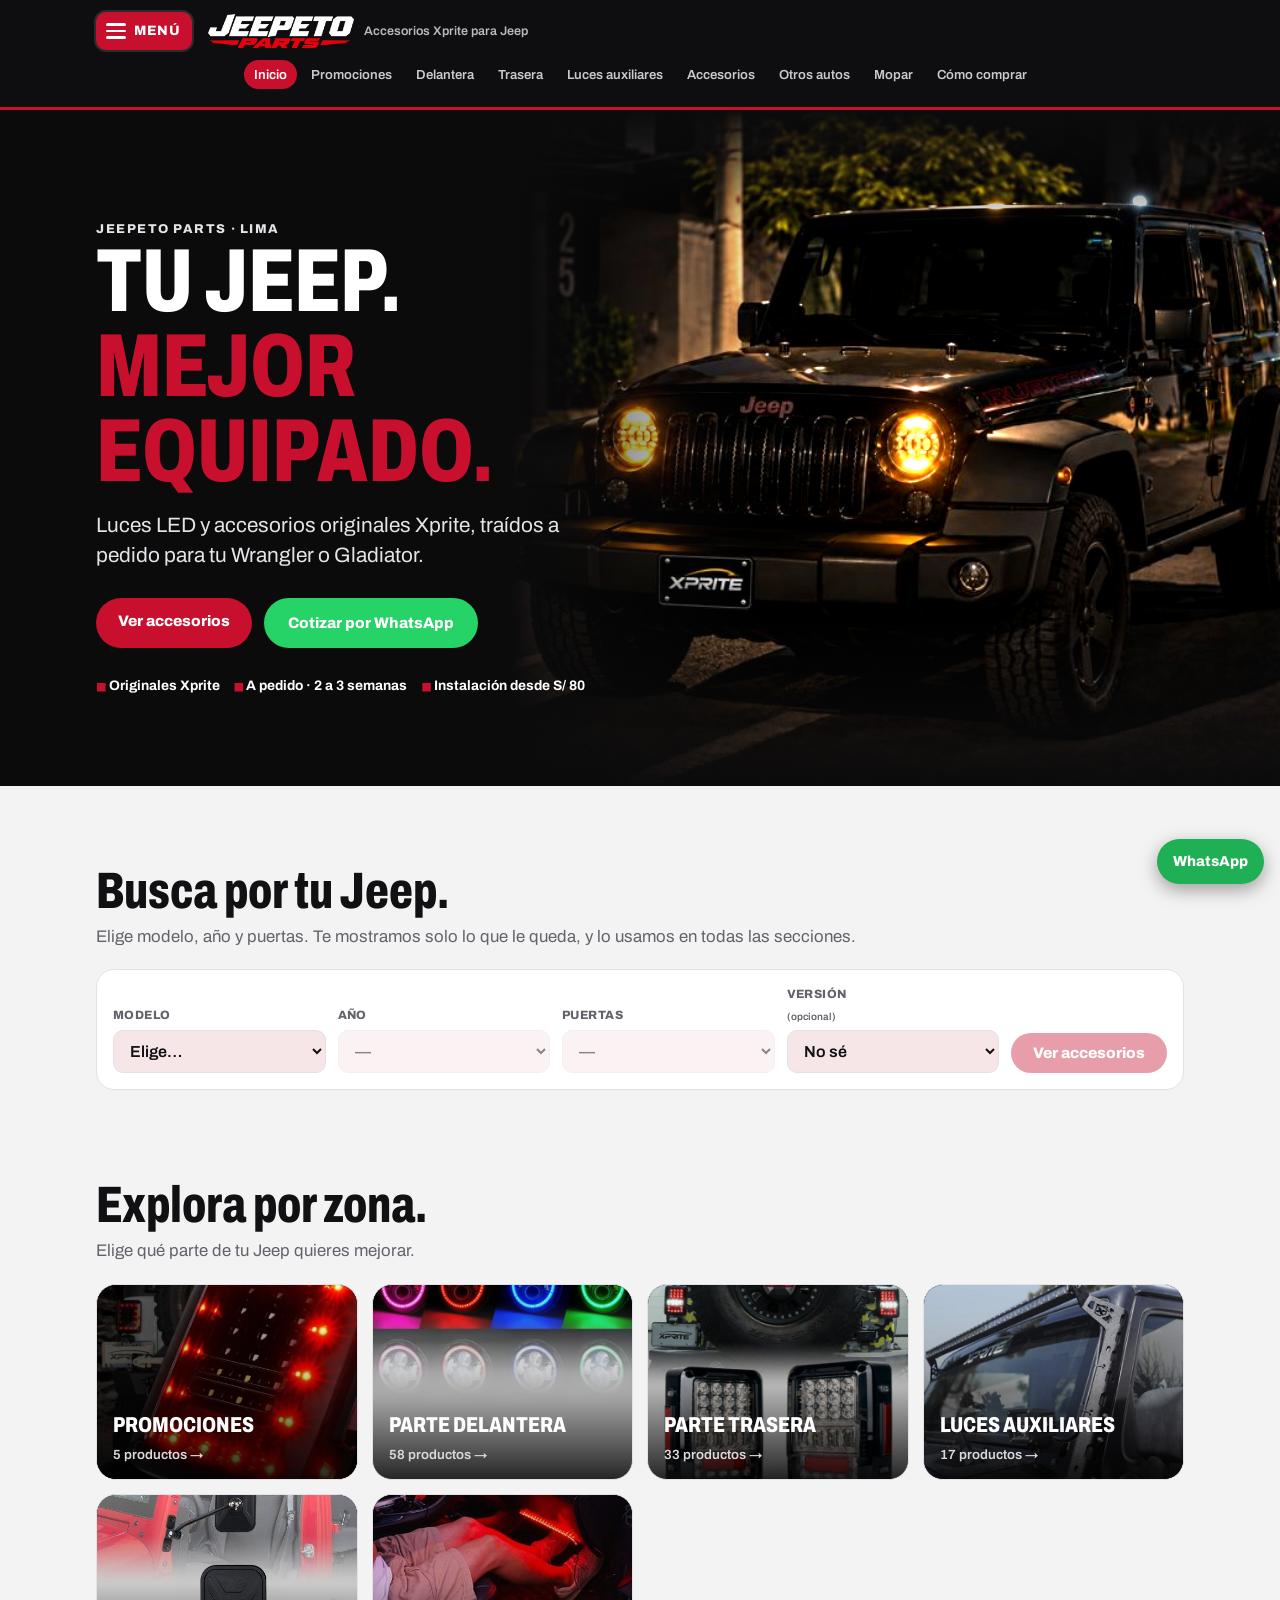
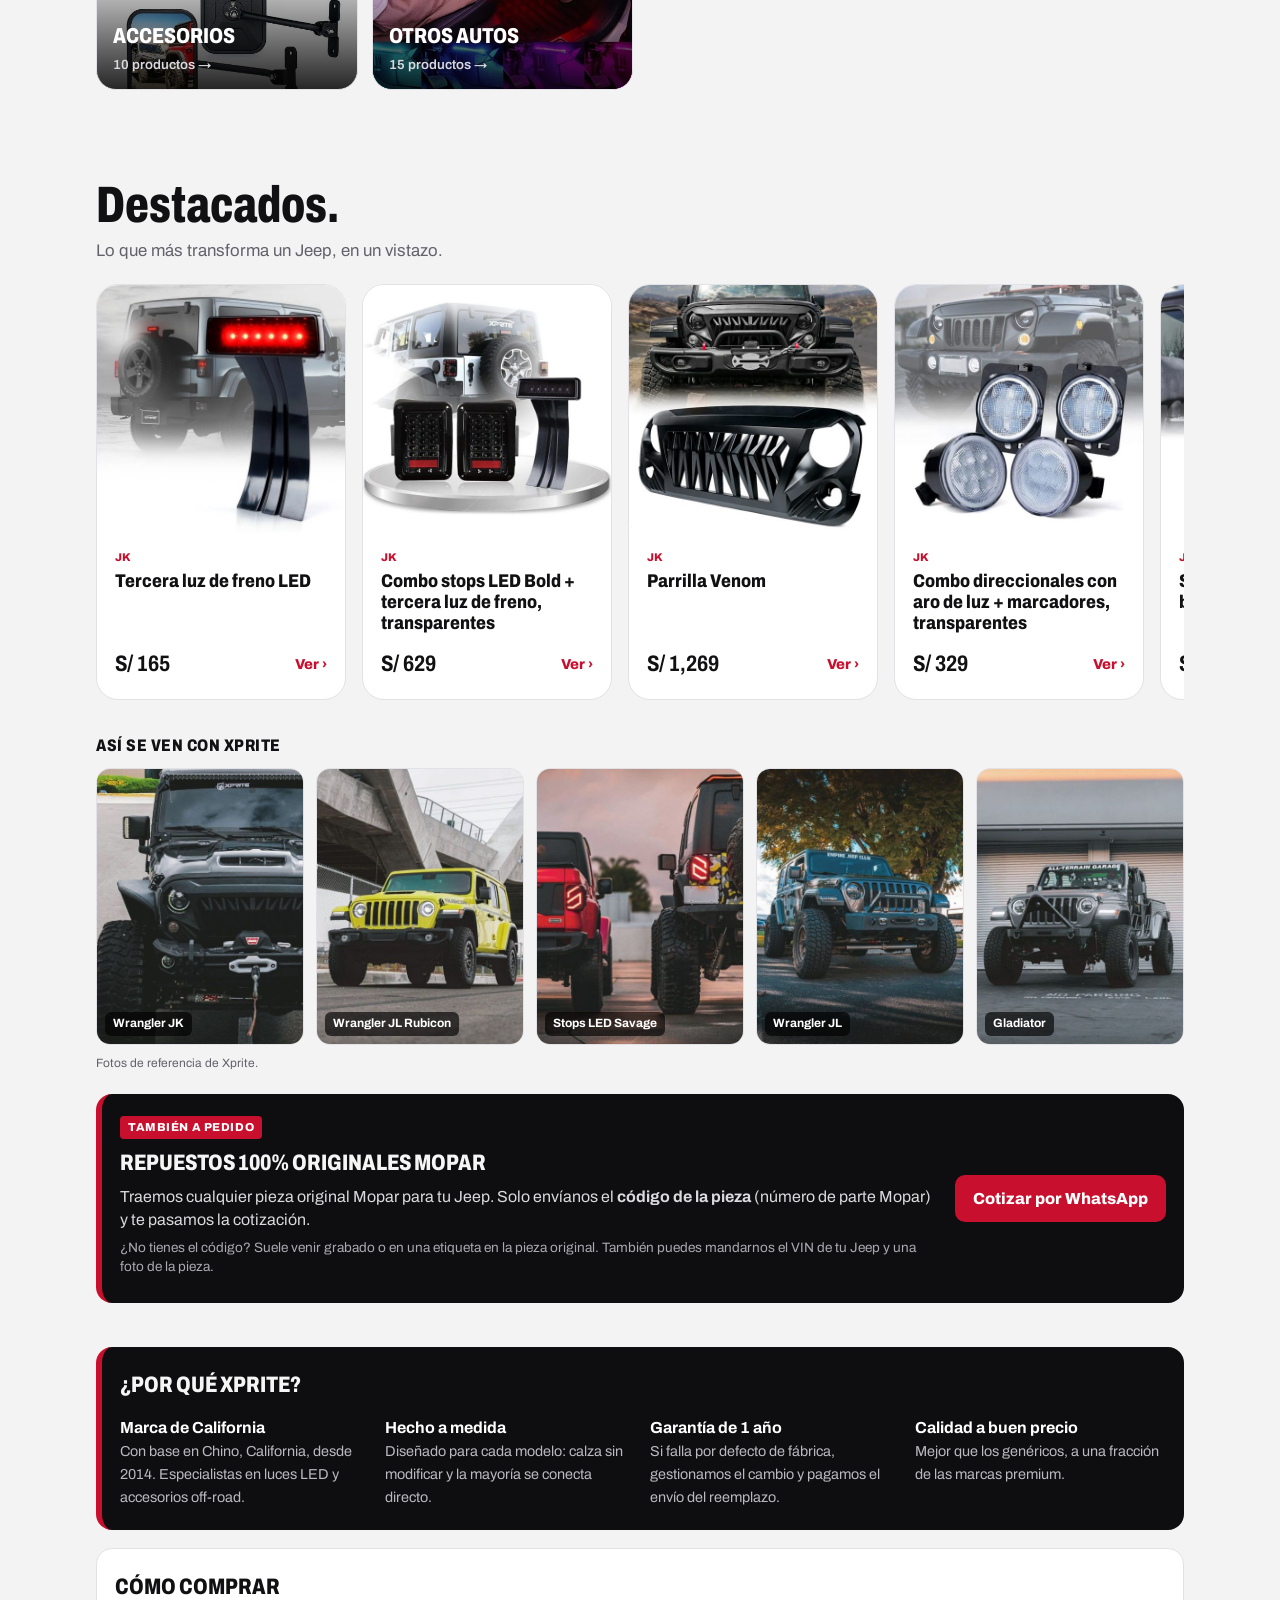
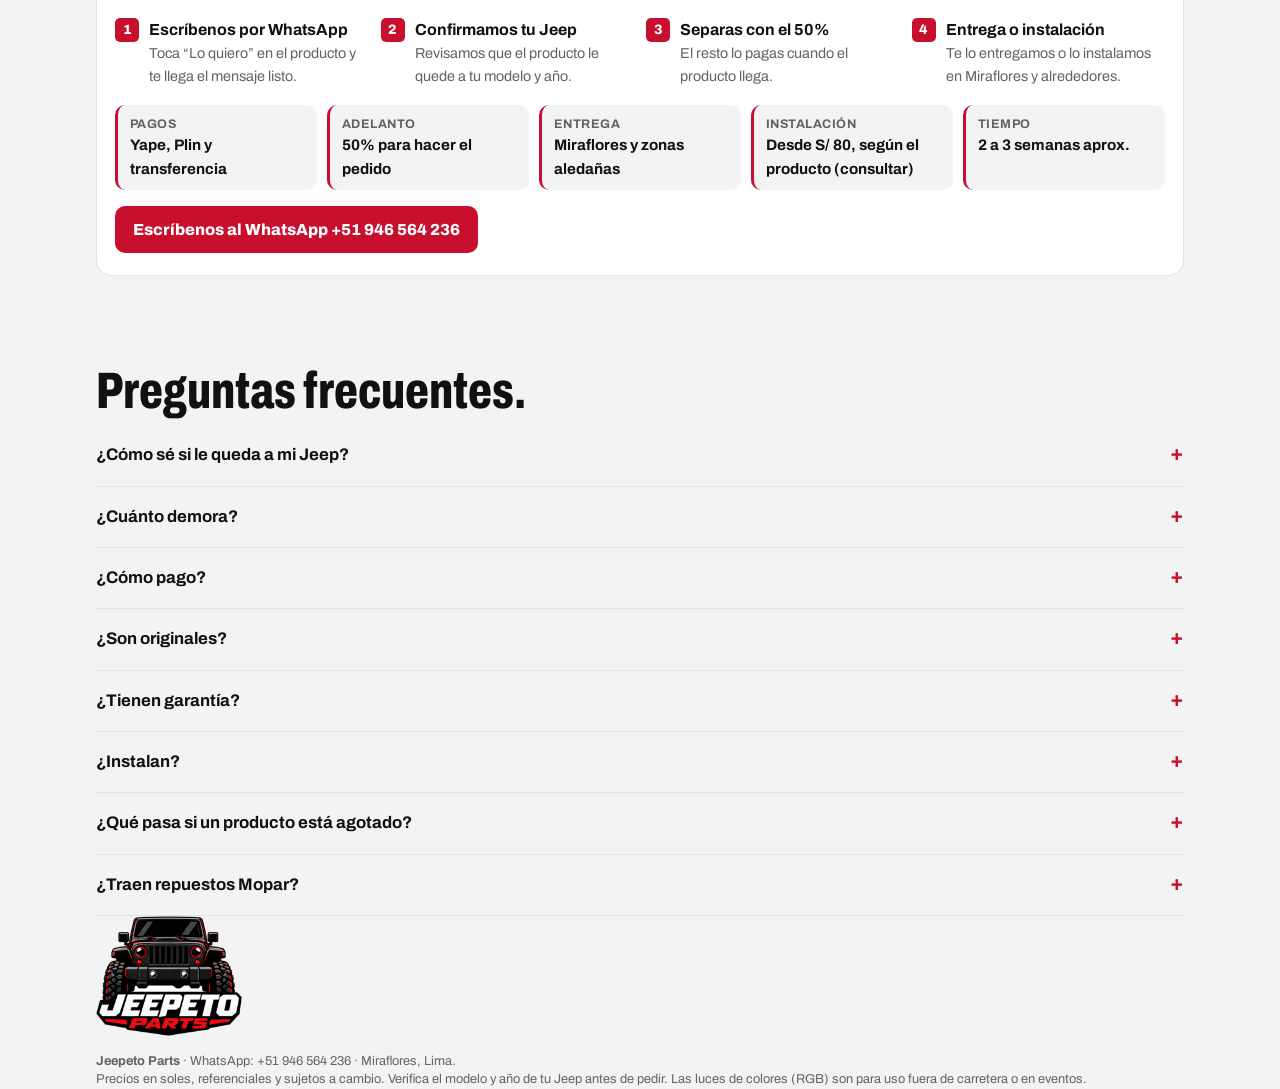
==== index.html @ 6207cd69 "Garantía: respondemos por defectos de fábrica aunque el fabricante rechace el reclamo" ====
<!DOCTYPE html>
<html lang="es">
<head>
<meta charset="utf-8">
<meta name="viewport" content="width=device-width, initial-scale=1, viewport-fit=cover">
<title>Jeepeto Parts · Accesorios Xprite para Jeep</title>
<meta name="description" content="Accesorios Xprite originales y repuestos Mopar para Jeep Wrangler JK, JL y Gladiator. A pedido, precios en soles. Lima.">
<meta property="og:type" content="website">
<meta property="og:title" content="Jeepeto Parts · Accesorios Xprite y repuestos Mopar para Jeep">
<meta property="og:description" content="Luces LED, máscaras y accesorios originales para tu Jeep. A pedido, precios en soles. Lima · WhatsApp +51 946 564 236.">
<meta property="og:url" content="https://soportejbm.github.io/JeepetoParts/">
<meta property="og:image" content="https://soportejbm.github.io/JeepetoParts/img/og.jpg">
<meta property="og:image:width" content="1200">
<meta property="og:image:height" content="630">
<meta property="og:locale" content="es_PE">
<meta name="twitter:card" content="summary_large_image">
<link rel="icon" type="image/png" href="img/favicon.png">
<link rel="preconnect" href="https://fonts.googleapis.com">
<link rel="preconnect" href="https://fonts.gstatic.com" crossorigin>
<link href="https://fonts.googleapis.com/css2?family=Archivo:wdth,wght@62..125,400..800&display=swap" rel="stylesheet">
<link rel="stylesheet" href="css/styles.css?v=202611140700">
</head>
<body data-mode="files" data-page="inicio">
<header class="top">
  <div class="brand"><button class="menu-btn" id="menuBtn" aria-label="Abrir menú" aria-expanded="false" aria-controls="drawer"><span class="bars"><span></span><span></span><span></span></span>Menú</button><img class="logo" src="img/wordmark.png" alt="Jeepeto Parts" width="150" height="35"><b class="sr">Jeepeto Parts</b><small class="sub">Accesorios Xprite para Jeep</small></div>
  <nav class="subnav" aria-label="Páginas">
    <a data-page-link="inicio">Inicio</a><a data-page-link="promociones">Promociones</a><a data-page-link="delantera">Delantera</a><a data-page-link="trasera">Trasera</a><a data-page-link="auxiliares">Luces auxiliares</a><a data-page-link="accesorios">Accesorios</a><a data-page-link="otros">Otros autos</a><a data-page-link="inicio" data-anchor="mopar">Mopar</a><a data-page-link="inicio" data-anchor="comprar">Cómo comprar</a>
  </nav>
</header>
<div class="overlay" id="overlay" hidden></div>
<nav class="drawer" id="drawer" aria-label="Menú de categorías" aria-hidden="true">
  <div class="drawer-head"><img class="logo" src="img/wordmark.png" alt="Jeepeto Parts" width="150" height="35"><button class="drawer-close" id="drawerClose" aria-label="Cerrar menú">✕</button></div>
  <div id="drawerList"></div>
  <div class="drawer-group">Información</div>
  <a class="drawer-link" data-page-link="inicio" data-anchor="mopar">Repuestos Mopar a pedido</a>
  <a class="drawer-link" data-page-link="inicio" data-anchor="xprite">¿Por qué Xprite?</a>
  <a class="drawer-link" data-page-link="inicio" data-anchor="comprar">Cómo comprar</a>
  <a class="drawer-link wa-link" href="https://wa.me/51946564236" target="_blank" rel="noopener">Escríbenos por WhatsApp</a>
</nav>


<main class="wrap">
  <section class="hero home-only">
  <div class="hero-txt">
    <p class="eyebrow">Jeepeto Parts · Lima</p>
    <h1>Tu Jeep.<br><span>Mejor equipado.</span></h1>
    <p class="hero-sub">Luces LED y accesorios originales Xprite, traídos a pedido para tu Wrangler o Gladiator.</p>
    <div class="hero-cta"><a class="btn-main" href="#zonas" data-go="zonas">Ver accesorios</a><a class="btn-ghost btn-wa" href="https://wa.me/51946564236?text=Hola%20Jeepeto%20Parts%2C%20quiero%20cotizar%20un%20accesorio%20para%20mi%20Jeep" target="_blank" rel="noopener">Cotizar por WhatsApp</a></div>
    <ul class="facts"><li>Originales Xprite</li><li>A pedido · 2 a 3 semanas</li><li>Instalación desde S/ 80</li></ul>
  </div>
  <div class="hero-img hero-own"><img src="img/jeepeto-hero.jpg" srcset="img/jeepeto-hero-m.jpg 820w, img/jeepeto-hero.jpg 1536w" sizes="(max-width:640px) 100vw, 60vw" fetchpriority="high" alt="Jeepeto, Jeep Wrangler Rubicon de noche con los faros encendidos"></div>
</section>

  <section class="page-head cat-only">
    <div class="hero-img"><img src="img/lifehero.jpg" alt="" loading="lazy"></div>
    <div class="ph-txt">
      <p class="eyebrow">Jeepeto Parts · Lima</p>
      <h1 id="pageTitle"></h1>
      <p class="lead" id="pageSub"></p>
    </div>
  </section>

  <section class="finder home-only" id="mijeep">
    <h2 class="big">Busca por tu Jeep.</h2>
    <p class="lead">Elige modelo, año y puertas. Te mostramos solo lo que le queda, y lo usamos en todas las secciones.</p>
    <div class="fd-form">
      <label>Modelo<select id="fdModel"><option value="">Elige…</option><option value="jk">Wrangler JK (2007-2018)</option><option value="jl">Wrangler JL (2018 en adelante)</option><option value="jt">Gladiator JT (2020 en adelante)</option><option value="otro">Otro (CJ, YJ, TJ…)</option></select></label>
      <label>Año<select id="fdYear" disabled><option value="">—</option></select></label>
      <label>Puertas<select id="fdDoors" disabled><option value="">—</option><option value="2">2 puertas</option><option value="4">4 puertas (Unlimited)</option></select></label>
      <label>Versión <small>(opcional)</small><select id="fdVer"><option value="">No sé</option><option>Sport</option><option>Sahara</option><option>Rubicon</option><option>Otra</option></select></label>
      <button class="btn-main" id="fdGo" disabled>Ver accesorios</button>
    </div>
    <div id="fdOut" aria-live="polite"></div>
  </section>

  <section class="zones home-only" id="zonas">
    <h2 class="big">Explora por zona.</h2>
    <p class="lead">Elige qué parte de tu Jeep quieres mejorar.</p>
    <div class="zone-grid" id="zoneGrid"></div>
  </section>

  <section class="feat home-only" id="destacados">
    <h2 class="big">Destacados.</h2>
    <p class="lead">Lo que más transforma un Jeep, en un vistazo.</p>
    <div class="feat-row" id="featRow"></div>
  </section>

  <section class="gal home-only" aria-label="Jeeps equipados con Xprite">
    <h3>Así se ven con Xprite</h3>
    <div class="gal-row">
      <figure data-code="ZS-0128K-JK" tabindex="0" role="button"><img src="img/life9.jpg" alt="Wrangler JK" loading="lazy"><figcaption>Wrangler JK</figcaption></figure>
      <figure data-code="JL-FL-JL-G1" tabindex="0" role="button"><img src="img/life5.jpg" alt="Wrangler JL Rubicon" loading="lazy"><figcaption>Wrangler JL Rubicon</figcaption></figure>
      <figure data-code="XP-JL-TL-JK-G12-CLR" tabindex="0" role="button"><img src="img/life4.jpg" alt="Stops LED Savage" loading="lazy"><figcaption>Stops LED Savage</figcaption></figure>
      <figure data-code="TS-JL-SMK-G1" tabindex="0" role="button"><img src="img/life6.jpg" alt="Wrangler JL" loading="lazy"><figcaption>Wrangler JL</figcaption></figure>
      <figure data-code="HL-JL-R9IN-G5" tabindex="0" role="button"><img src="img/life3.jpg" alt="Gladiator" loading="lazy"><figcaption>Gladiator</figcaption></figure>
    </div>
    <p class="gal-note">Fotos de referencia de Xprite.</p>
  </section>

  <section class="ours home-only" id="jeepeto" aria-label="Nuestro Jeep" hidden>
    <img src="img/jeepeto.jpg" alt="Jeepeto, Jeep Wrangler Rubicon negro de noche con las luces encendidas" loading="lazy">
    <div class="ours-txt">
      <span class="ml">Nuestro Jeep</span>
      <h2>Este es Jeepeto.</h2>
      <p>Wrangler Rubicon 2009. El Jeep que le da nombre a la tienda y donde probamos las luces y accesorios antes de recomendártelos.</p>
    </div>
  </section>

  <section class="mopar home-only" id="mopar">
    <div>
      <span class="ml">También a pedido</span>
      <h2>Repuestos 100% originales Mopar</h2>
      <p>Traemos cualquier pieza original Mopar para tu Jeep. Solo envíanos el <b>código de la pieza</b> (número de parte Mopar) y te pasamos la cotización.</p>
      <p class="tip">¿No tienes el código? Suele venir grabado o en una etiqueta en la pieza original. También puedes mandarnos el VIN de tu Jeep y una foto de la pieza.</p>
    </div>
    <a class="wa" id="moparbtn" href="https://wa.me/51946564236" target="_blank" rel="noopener">Cotizar por WhatsApp</a>
  </section>

  <section class="shop cat-only" id="catalogo">
    <h2 class="big" id="catTitle">Elige tu Jeep.</h2>
    <p class="lead">Filtra rápido por modelo o cambia tu Jeep cuando quieras.</p>
    <nav class="filters" id="filters" aria-label="Filtrar por modelo"></nav>
  </section>
  <div id="list" class="cat-only"></div>

  <section class="cmp only-trasera" id="comparar">
    <h2 class="big">¿Qué stop te conviene?</h2>
    <p class="lead">Cuatro estilos de stops LED para Wrangler JK, lado a lado.</p>
    <div class="cmp-wrap"><table class="cmp-table" id="cmpTable"></table></div>
    <p class="cmp-note">Importante: estos stops usan el enchufe americano del JK. Algunos JK vendidos fuera de EE.UU. traen enchufe europeo. Antes de pedir, mándanos una foto del enchufe de tu stop y te confirmamos.</p>
  </section>

  <section class="why home-only" id="xprite">
    <h2>¿Por qué Xprite?</h2>
    <div class="wg">
      <div><b>Marca de California</b><span>Con base en Chino, California, desde 2014. Especialistas en luces LED y accesorios off-road.</span></div>
      <div><b>Hecho a medida</b><span>Diseñado para cada modelo: calza sin modificar y la mayoría se conecta directo.</span></div>
      <div><b>Garantía de 1 año</b><span>Si falla por defecto de fábrica, gestionamos el cambio y pagamos el envío del reemplazo.</span></div>
      <div><b>Calidad a buen precio</b><span>Mejor que los genéricos, a una fracción de las marcas premium.</span></div>
    </div>
  </section>

  <section class="buy home-only" id="comprar">
    <h2>Cómo comprar</h2>
    <ol class="steps">
      <li><b>Escríbenos por WhatsApp</b><span>Toca “Lo quiero” en el producto y te llega el mensaje listo.</span></li>
      <li><b>Confirmamos tu Jeep</b><span>Revisamos que el producto le quede a tu modelo y año.</span></li>
      <li><b>Separas con el 50%</b><span>El resto lo pagas cuando el producto llega.</span></li>
      <li><b>Entrega o instalación</b><span>Te lo entregamos o lo instalamos en Miraflores y alrededores.</span></li>
    </ol>
    <div class="info">
      <div><b>Pagos</b><span>Yape, Plin y transferencia</span></div>
      <div><b>Adelanto</b><span>50% para hacer el pedido</span></div>
      <div><b>Entrega</b><span>Miraflores y zonas aledañas</span></div>
      <div><b>Instalación</b><span>Desde S/ 80, según el producto (consultar)</span></div>
      <div><b>Tiempo</b><span>2 a 3 semanas aprox.</span></div>
    </div>
    <a class="wa" href="https://wa.me/51946564236" target="_blank" rel="noopener">Escríbenos al WhatsApp +51 946 564 236</a>
  </section>
  <section class="faq home-only" id="faq">
    <h2 class="big">Preguntas frecuentes.</h2>
    <details><summary>¿Cómo sé si le queda a mi Jeep?</summary><p>Cada producto dice con qué modelo y años es compatible. Igual, antes de pedir te confirmamos por WhatsApp con el modelo y año de tu Jeep.</p></details>
    <details><summary>¿Cuánto demora?</summary><p>Entre 2 y 3 semanas aproximadamente, porque traemos cada pedido desde la tienda oficial de Xprite en EE.UU.</p></details>
    <details><summary>¿Cómo pago?</summary><p>Con Yape, Plin o transferencia. Separas el pedido con el 50% y pagas el resto cuando llega.</p></details>
    <details><summary>¿Son originales?</summary><p>Sí. Compramos directo en la tienda oficial de Xprite: productos nuevos y en su caja.</p></details>
    <details><summary>¿Tienen garantía?</summary><p>Sí, <b>1 año contra defectos de fabricación</b>. Si algo falla, escríbenos con fotos o un video de la falla y la boleta o comprobante. Nosotros gestionamos el cambio y <b>pagamos el envío del reemplazo hasta Lima</b>. Si es un defecto de fábrica, <b>te respondemos nosotros</b>, aunque el fabricante no apruebe el reclamo. El cambio demora lo mismo que un pedido nuevo (2 a 3 semanas). No cubre daños por golpes o accidentes, ni modificaciones hechas al producto. Esta garantía no reemplaza tus derechos como consumidor según la ley peruana.</p></details>
    <details><summary>¿Instalan?</summary><p>Sí, en Miraflores y alrededores, desde S/ 80 según el producto. Probamos cada luz antes de entregarla.</p></details>
    <details><summary>¿Qué pasa si un producto está agotado?</summary><p>Escríbenos igual: te avisamos cuando vuelva a estar disponible o te recomendamos una alternativa.</p></details>
    <details><summary>¿Traen repuestos Mopar?</summary><p>Sí, solo originales y a pedido. Envíanos el código de la pieza (o el VIN y una foto) y te cotizamos.</p></details>
  </section>
</main>

<footer class="wrap"><img class="foot-logo" src="img/logo.png" alt="Jeepeto Parts" width="110" height="90" loading="lazy"><br><b>Jeepeto Parts</b> · WhatsApp: +51 946 564 236 · Miraflores, Lima.<br>Precios en soles, referenciales y sujetos a cambio. Verifica el modelo y año de tu Jeep antes de pedir. Las luces de colores (RGB) son para uso fuera de carretera o en eventos.</footer>

<dialog id="dlg" aria-labelledby="dtitle">
  <button class="close" id="dclose" aria-label="Cerrar">✕</button>
  <div id="dbody"></div>
</dialog>
<a class="fab" href="https://wa.me/51946564236" target="_blank" rel="noopener" aria-label="Escribir por WhatsApp">WhatsApp</a>
<div class="toast" id="toast" role="status" aria-live="polite"></div>

<script src="js/productos.js?v=202611140700"></script>
<script src="js/app.js?v=202611140700"></script>
</body>
</html>
---- css/styles.css ----
/* Estilos de Jeepeto Parts */
:root{
  --bg:#F3F3F4; --surface:#FFFFFF; --ink:#111113; --muted:#62626A; --line:#E2E2E6;
  --head:#0E0E10; --onhead:#F5F5F5; --red:#C8102E; --onred:#FFFFFF; --soft:#F7E6E8; --sold:#6E6E76;
  color-scheme:light; box-sizing:border-box;
  padding-top:env(safe-area-inset-top,0px); padding-bottom:env(safe-area-inset-bottom,0px);
}
@media (prefers-color-scheme:dark){:root:not([data-theme="light"]){
  --bg:#0B0B0C; --surface:#161618; --ink:#F2F2F3; --muted:#A1A1A8; --line:#29292D;
  --head:#000000; --onhead:#F5F5F5; --red:#E3283A; --onred:#FFFFFF; --soft:#2A1417; --sold:#7A7A82; color-scheme:dark;}}
:root[data-theme="dark"]{
  --bg:#0B0B0C; --surface:#161618; --ink:#F2F2F3; --muted:#A1A1A8; --line:#29292D;
  --head:#000000; --onhead:#F5F5F5; --red:#E3283A; --onred:#FFFFFF; --soft:#2A1417; --sold:#7A7A82; color-scheme:dark;}
html{scroll-padding-top:calc(env(safe-area-inset-top,0px) + 110px)}
*,*::before,*::after{box-sizing:border-box}
body{margin:0;background:var(--bg);color:var(--ink);font-family:"Archivo",system-ui,-apple-system,"Segoe UI",Roboto,sans-serif;line-height:1.45;font-size:16px}
body::before{content:"";position:fixed;inset:0 0 auto;height:env(safe-area-inset-top,0px);z-index:10;background:var(--head)}
.wrap{max-width:1120px;margin:0 auto;padding:0 16px}
header.top{position:sticky;top:env(safe-area-inset-top,0px);z-index:5;background:var(--head);color:var(--onhead);border-bottom:3px solid var(--red)}
.brand{display:flex;align-items:center;gap:10px;padding:12px 16px 4px;max-width:1120px;margin:0 auto}
.mark{width:10px;height:22px;background:var(--red);transform:skewX(-14deg)}
@media (max-width:420px){.brand .sub{display:none}}
.brand .sub{white-space:nowrap;overflow:hidden;text-overflow:ellipsis;min-width:0;font-size:.78rem;color:#B9B9C0;font-weight:600}
.brand b{white-space:nowrap;font-weight:800;font-stretch:75%;font-size:1.2rem;letter-spacing:.02em;text-transform:uppercase}
.filters{display:flex;gap:8px;overflow-x:auto;padding:8px 16px 12px;max-width:1120px;margin:0 auto;scrollbar-width:none}
.filters::-webkit-scrollbar{display:none}
.chip{flex:none;border:1.5px solid #3A3A40;background:transparent;color:var(--onhead);font:inherit;font-size:.86rem;font-weight:700;padding:6px 13px;border-radius:999px;cursor:pointer}
.chip[aria-pressed="true"]{background:var(--red);border-color:var(--red);color:var(--onred)}
button:focus-visible{outline:3px solid var(--red);outline-offset:2px}
.hero{padding:28px 0 8px}
.hero h1{font-size:clamp(1.9rem,5.5vw,3rem);font-weight:800;font-stretch:72%;line-height:1;margin:0 0 10px;text-transform:uppercase}
.hero h1 span{color:var(--red)}
.hero p{max-width:600px;margin:0;color:var(--muted)}
.facts{display:flex;flex-wrap:wrap;gap:6px 14px;margin:14px 0 0;padding:0;list-style:none;font-size:.86rem;font-weight:700}
.facts li::before{content:"■ ";color:var(--red);font-size:.7rem}
h3.cat{font-size:1.15rem;font-weight:800;font-stretch:80%;text-transform:uppercase;letter-spacing:.03em;margin:30px 0 12px;padding-bottom:6px;border-bottom:2px solid var(--line);display:flex;justify-content:space-between;align-items:baseline}
h3.cat small{white-space:nowrap;margin-left:10px;font-size:.8rem;color:var(--muted);font-weight:600;text-transform:none;letter-spacing:0}
.grid{display:grid;grid-template-columns:repeat(2,minmax(0,1fr));gap:12px}
@media (min-width:640px){.grid{grid-template-columns:repeat(3,minmax(0,1fr))}}
@media (min-width:960px){.grid{grid-template-columns:repeat(4,minmax(0,1fr));gap:16px}}
.card{all:unset;box-sizing:border-box;cursor:pointer;background:var(--surface);border:1px solid var(--line);border-radius:14px;overflow:hidden;display:flex;flex-direction:column;transition:transform .15s,border-color .15s}
.card:hover{border-color:var(--red);transform:translateY(-2px)}
.card:focus-visible{outline:3px solid var(--red);outline-offset:2px}
.ph{background:#fff;aspect-ratio:1/1;position:relative;overflow:hidden}
.ph img{position:absolute;inset:0;width:100%;height:100%;object-fit:contain}
.nofoto{position:absolute;inset:0;display:flex;align-items:center;justify-content:center;color:#8A8A92;font-size:.85rem;font-weight:700}
.badge{position:absolute;left:8px;top:8px;background:var(--sold);color:#fff;font-size:.68rem;font-weight:700;padding:3px 8px;border-radius:999px}
.cb{padding:10px 12px 12px;display:flex;flex-direction:column;gap:4px;flex:1}
.tag{font-size:.7rem;font-weight:800;color:var(--red);text-transform:uppercase;letter-spacing:.03em}
.cb h3{margin:0;font-size:.95rem;font-weight:700;line-height:1.25;display:-webkit-box;-webkit-line-clamp:2;-webkit-box-orient:vertical;overflow:hidden;min-height:2.5em}
.price{margin-top:auto;padding-top:6px;font-weight:800;font-stretch:80%;font-size:1.3rem}
.price.sold{color:var(--muted)}
.badge.promo{background:var(--red);font-size:.8rem;padding:4px 10px}
.price .save{display:block;font-size:.72rem;font-weight:800;color:var(--red);font-stretch:100%}
.price s{font-size:.8em;color:var(--muted);font-weight:600;margin-left:4px}
.empty{color:var(--muted);padding:30px 0}
.why{margin:44px 0 8px;background:var(--head);color:var(--onhead);border-radius:16px;padding:22px 18px;border-left:6px solid var(--red)}
.why h2{margin:0 0 14px;font-size:1.4rem;font-weight:800;font-stretch:78%;text-transform:uppercase}
.wg{display:grid;grid-template-columns:repeat(auto-fit,minmax(220px,1fr));gap:14px}
.wg b{display:block;color:#fff}
.wg span{font-size:.9rem;color:#B9B9C0}
.how{margin:18px 0 0;padding:0;list-style:none;display:grid;grid-template-columns:repeat(auto-fit,minmax(200px,1fr));gap:10px;counter-reset:s}
.how li{counter-increment:s;font-size:.9rem;color:#E4E4E8}
.how li::before{content:counter(s);display:inline-flex;width:22px;height:22px;border-radius:4px;background:var(--red);color:#fff;font-weight:800;align-items:center;justify-content:center;margin-right:8px;font-size:.8rem}
footer{padding:22px 0 34px;color:var(--muted);font-size:.8rem}
dialog{border:0;padding:0;border-radius:18px;background:var(--surface);color:var(--ink);width:min(560px,94vw);max-height:90vh;overflow:auto}
dialog::backdrop{background:rgba(0,0,0,.6)}
.dph{background:#fff;aspect-ratio:4/3;position:relative;overflow:hidden}
.dph img{position:absolute;inset:0;width:100%;height:100%;object-fit:contain}
.db{padding:16px 18px 18px}
.db h3{margin:4px 0 6px;font-size:1.3rem;font-weight:800;font-stretch:85%;line-height:1.15}
.db .fit{font-size:.85rem;font-weight:700;margin:0 0 10px;padding:8px 10px;background:var(--soft);border-left:3px solid var(--red);border-radius:6px}
.db p{margin:0 0 10px}
.db ul{margin:0 0 10px;padding:0;list-style:none;color:var(--muted);font-size:.92rem}
.db li::before{content:"✓ ";color:var(--red);font-weight:800}
.db .code{font-size:.8rem;color:var(--muted)}
.dfoot{display:flex;align-items:center;justify-content:space-between;gap:12px;margin-top:14px;padding-top:12px;border-top:1px solid var(--line)}
.dfoot .price{margin:0;padding:0;font-size:1.7rem}
.dfoot small{display:block;font-size:.75rem;font-weight:600;color:var(--muted)}
.btn{border:0;background:var(--red);color:var(--onred);font:inherit;font-weight:800;padding:12px 18px;border-radius:10px;cursor:pointer}
.close{position:sticky;top:8px;float:right;margin:8px 8px -44px 0;z-index:2;width:36px;height:36px;border-radius:50%;border:0;background:rgba(0,0,0,.65);color:#fff;font-size:1.2rem;cursor:pointer}
.mopar{display:flex;flex-wrap:wrap;align-items:center;justify-content:space-between;gap:16px;margin:22px 0 4px;background:var(--head);color:var(--onhead);border-radius:16px;padding:20px 18px;border-left:6px solid var(--red)}
.mopar>div{flex:1 1 320px}
.ml{display:inline-block;font-size:.72rem;font-weight:800;text-transform:uppercase;letter-spacing:.05em;color:#fff;background:var(--red);padding:3px 8px;border-radius:4px}
.mopar h2{margin:8px 0 6px;font-size:1.4rem;font-weight:800;font-stretch:78%;text-transform:uppercase}
.mopar p{margin:0 0 6px;color:#D9D9DE}
.mopar .tip{font-size:.85rem;color:#A9A9B0}
.buy{margin:18px 0 8px;background:var(--surface);border:1px solid var(--line);border-radius:16px;padding:22px 18px}
.buy h2{margin:0 0 14px;font-size:1.4rem;font-weight:800;font-stretch:78%;text-transform:uppercase}
.steps{margin:0;padding:0;list-style:none;display:grid;grid-template-columns:repeat(auto-fit,minmax(210px,1fr));gap:12px;counter-reset:s}
.steps li{counter-increment:s;position:relative;padding-left:34px}
.steps li::before{content:counter(s);position:absolute;left:0;top:0;width:24px;height:24px;border-radius:5px;background:var(--red);color:#fff;font-weight:800;display:flex;align-items:center;justify-content:center;font-size:.85rem}
.steps b{display:block}.steps span{font-size:.9rem;color:var(--muted)}
.info{display:grid;grid-template-columns:repeat(auto-fit,minmax(170px,1fr));gap:10px;margin:18px 0 16px}
.info div{background:var(--bg);border-radius:10px;padding:10px 12px;border-left:3px solid var(--red)}
.info b{display:block;font-size:.78rem;text-transform:uppercase;letter-spacing:.04em;color:var(--muted)}
.info span{font-weight:700;font-size:.95rem}
.wa{display:inline-block;background:var(--red);color:var(--onred);text-decoration:none;font-weight:800;padding:12px 18px;border-radius:10px}
.fab{position:fixed;right:16px;bottom:calc(env(safe-area-inset-bottom,0px) + 16px);z-index:8;background:#1FAF54;color:#fff;text-decoration:none;font-weight:800;padding:12px 16px;border-radius:999px;box-shadow:0 6px 18px rgba(0,0,0,.35);font-size:.9rem}
footer{padding-bottom:80px}
.menu-btn{flex:none;height:38px;padding:0 12px 0 10px;border:0;border-radius:10px;background:var(--red);color:#fff;display:flex;align-items:center;gap:8px;cursor:pointer;margin-right:6px;font:inherit;font-weight:800;font-size:.85rem;text-transform:uppercase;letter-spacing:.04em;box-shadow:0 0 0 2px rgba(255,255,255,.12)}
.menu-btn .bars{display:flex;flex-direction:column;gap:4px}
.menu-btn .bars span{display:block;width:20px;height:2.5px;background:#fff;border-radius:2px}
.menu-btn:hover{filter:brightness(1.1)}
.menu-btn:focus-visible{outline:3px solid #fff;outline-offset:2px}
.overlay{position:fixed;inset:0;background:rgba(0,0,0,.55);z-index:30}
.drawer{position:fixed;top:0;left:0;bottom:0;width:min(320px,86vw);background:var(--surface);color:var(--ink);z-index:31;transform:translateX(-102%);transition:transform .25s ease;overflow-y:auto;padding:calc(env(safe-area-inset-top,0px) + 6px) 0 calc(env(safe-area-inset-bottom,0px) + 18px);border-right:3px solid var(--red)}
.drawer.open{transform:none}
.drawer-head{display:flex;align-items:center;justify-content:space-between;padding:10px 16px 12px;border-bottom:1px solid var(--line)}
.drawer-head b{font-weight:800;font-stretch:75%;text-transform:uppercase;font-size:1.1rem}
.drawer-close{border:0;background:transparent;color:var(--ink);font-size:1.2rem;cursor:pointer;width:36px;height:36px}
.drawer-group{padding:14px 16px 6px;font-size:.72rem;font-weight:800;text-transform:uppercase;letter-spacing:.06em;color:var(--red)}
.drawer-link{display:flex;justify-content:space-between;align-items:center;gap:10px;padding:10px 16px;color:var(--ink);text-decoration:none;font-weight:600;font-size:.95rem;border:0;background:transparent;width:100%;text-align:left;font-family:inherit;cursor:pointer}
.drawer-link:hover,.drawer-link:focus-visible{background:var(--soft);outline:none}
.drawer-link small{color:var(--muted);font-weight:600}
.wa-link{color:#1FAF54}
h2.group{font-size:clamp(1.6rem,4.5vw,2.2rem);font-weight:800;font-stretch:70%;text-transform:uppercase;margin:42px 0 0;display:flex;align-items:center;gap:12px}
h2.group::after{content:"";flex:1;height:3px;background:var(--red);border-radius:2px}
@media (prefers-reduced-motion:reduce){.drawer{transition:none}}
.hero{position:relative;overflow:hidden;margin:0 calc(50% - 50vw);background:#0B0B0C;padding:clamp(48px,9vw,110px) max(16px,calc(50vw - 544px)) clamp(40px,7vw,90px);min-height:clamp(420px,62vh,620px);display:flex;align-items:flex-end;color:#fff}
.hero-img{position:absolute;inset:0;z-index:0}
.hero-img img{width:100%;height:100%;object-fit:cover;object-position:60% 55%;display:block}
.hero::after{content:"";position:absolute;inset:0;z-index:1;background:linear-gradient(180deg,#0B0B0C 0%,rgba(11,11,12,.85) 8%,rgba(11,11,12,0) 30%),linear-gradient(90deg,rgba(0,0,0,.82) 0%,rgba(0,0,0,.55) 45%,rgba(0,0,0,.1) 100%),linear-gradient(0deg,#0B0B0C 0%,rgba(0,0,0,.7) 12%,rgba(0,0,0,0) 55%)}
.hero-txt{position:relative;z-index:2;max-width:620px}
.hero h1,.hero .facts li{color:#fff}
.hero p{color:#E4E4E8}
@media (max-width:640px){.hero-img img{object-position:77% 50%}.hero::after{background:linear-gradient(180deg,#0B0B0C 0%,rgba(11,11,12,.8) 8%,rgba(11,11,12,0) 28%),linear-gradient(0deg,#0B0B0C 0%,rgba(0,0,0,.88) 10%,rgba(0,0,0,.55) 55%,rgba(0,0,0,.25) 100%)}}
body{overflow-x:hidden}
.gal{margin:26px 0 6px}
.gal h3{margin:0 0 10px;font-size:1.05rem;font-weight:800;font-stretch:80%;text-transform:uppercase;letter-spacing:.03em}
.gal-row{display:grid;grid-auto-flow:column;grid-auto-columns:minmax(200px,26%);gap:12px;overflow-x:auto;scroll-snap-type:x mandatory;padding-bottom:6px;scrollbar-width:thin}
.gal-row figure{margin:0;scroll-snap-align:start;position:relative;border-radius:14px;overflow:hidden;border:1px solid var(--line)}
.gal-row img{display:block;width:100%;aspect-ratio:3/4;object-fit:cover}
.gal-row figcaption{position:absolute;left:8px;bottom:8px;background:rgba(0,0,0,.65);color:#fff;font-size:.75rem;font-weight:700;padding:3px 8px;border-radius:6px}
.gal-note{margin:4px 0 0;font-size:.75rem;color:var(--muted)}
/* ---- Estilo tipo Apple ---- */
.subnav{display:flex;gap:4px;overflow-x:auto;padding:6px 12px 18px;max-width:1120px;margin:0 auto;scrollbar-width:none}
.subnav::-webkit-scrollbar{display:none}
.subnav a{flex:none;color:#C9C9CF;text-decoration:none;font-size:.82rem;font-weight:600;padding:5px 10px;border-radius:999px}
.subnav a:hover,.subnav a:focus-visible{color:#fff;background:rgba(255,255,255,.1);outline:none}
.eyebrow{margin:0 0 10px;font-size:.8rem;font-weight:800;letter-spacing:.12em;text-transform:uppercase;color:var(--red)}
.hero h1{font-size:clamp(2.8rem,9vw,5.6rem);line-height:.95;margin:0 0 16px}
.hero .hero-sub{font-size:clamp(1.05rem,2.2vw,1.3rem);max-width:520px;margin:0 0 28px}
.hero-cta{display:flex;flex-wrap:wrap;gap:12px;margin-bottom:28px}
.btn-main,.btn-ghost{display:inline-block;text-decoration:none;font-weight:800;padding:12px 22px;border-radius:999px;font-size:.95rem}
.btn-main{background:var(--red);color:#fff}
.btn-ghost{border:2px solid rgba(255,255,255,.75);color:#fff}
.btn-main:hover,.btn-ghost:hover{filter:brightness(1.1)}
h2.big{font-size:clamp(2rem,5.5vw,3.2rem);font-weight:800;font-stretch:72%;line-height:1;margin:0 0 8px;text-transform:none}
.lead{color:var(--muted);font-size:1.05rem;margin:0 0 20px}
.feat,.shop,.cmp,.faq{margin-top:clamp(48px,8vw,90px)}
.feat-row{display:grid;grid-auto-flow:column;grid-auto-columns:minmax(250px,31%);gap:16px;overflow-x:auto;scroll-snap-type:x mandatory;padding-bottom:8px}
.fcard{all:unset;box-sizing:border-box;cursor:pointer;scroll-snap-align:start;background:var(--surface);border:1px solid var(--line);border-radius:22px;overflow:hidden;display:flex;flex-direction:column}
.fcard:focus-visible{outline:3px solid var(--red);outline-offset:2px}
.fcard .fimg{background:#fff;aspect-ratio:1/1;position:relative}
.fcard .fimg img{position:absolute;inset:0;width:100%;height:100%;object-fit:contain}
.fcard .fb{padding:16px 18px 18px;display:flex;flex-direction:column;gap:6px;flex:1}
.fcard h3{margin:0;font-size:1.15rem;font-weight:800;font-stretch:85%;line-height:1.15}
.fcard .fp{margin-top:auto;display:flex;justify-content:space-between;align-items:center;padding-top:8px}
.fcard .fp b{font-size:1.4rem;font-stretch:80%}
.fcard .fp span{color:var(--red);font-weight:800;font-size:.9rem}
.shop .filters{padding:0 0 4px;margin:0;max-width:none}
.shop .chip{border-color:var(--line);color:var(--ink)}
.cmp-wrap{overflow-x:auto;border:1px solid var(--line);border-radius:18px;background:var(--surface)}
.cmp-table{width:100%;border-collapse:collapse;min-width:640px}
.cmp-table th,.cmp-table td{padding:12px 14px;text-align:center;border-bottom:1px solid var(--line);font-size:.92rem;vertical-align:middle}
.cmp-table th:first-child,.cmp-table td:first-child{text-align:left;color:var(--muted);font-weight:700;font-size:.8rem;text-transform:uppercase;letter-spacing:.04em;width:130px}
.cmp-table thead th{font-size:1.05rem;font-weight:800;font-stretch:85%}
.cmp-table img{width:110px;height:110px;object-fit:contain;background:#fff;border-radius:12px}
.cmp-table .cprice{font-size:1.3rem;font-weight:800;font-stretch:80%}
.cmp-table .cbtn{border:0;background:var(--red);color:#fff;font:inherit;font-weight:800;padding:8px 16px;border-radius:999px;cursor:pointer}
.cmp-table tr:last-child td{border-bottom:0}
.faq details{border-bottom:1px solid var(--line);padding:4px 0}
.faq summary{cursor:pointer;list-style:none;padding:14px 0;font-weight:700;font-size:1.05rem;display:flex;justify-content:space-between;gap:12px}
.faq summary::-webkit-details-marker{display:none}
.faq summary::after{content:"+";color:var(--red);font-weight:800;font-size:1.3rem;line-height:1}
.faq details[open] summary::after{content:"–"}
.faq details p{margin:0 0 14px;color:var(--muted);max-width:760px}
@media (max-width:640px){.feat-row{grid-auto-columns:78%}}
.subnav a:first-child{margin-left:auto}
.subnav a:last-child{margin-right:auto}
.brand .logo{height:34px;width:auto;display:block}
.drawer-head .logo{height:30px;width:auto}
.sr{position:absolute;width:1px;height:1px;overflow:hidden;clip:rect(0 0 0 0);white-space:nowrap}
.hero-logo{display:block;height:clamp(110px,16vw,180px);width:auto;margin:0 0 10px;filter:drop-shadow(0 4px 18px rgba(0,0,0,.6))}
.foot-logo{height:120px;width:auto;margin-bottom:10px}
.drawer-head{background:var(--head);margin-top:calc(-1 * (env(safe-area-inset-top,0px) + 6px));padding-top:calc(env(safe-area-inset-top,0px) + 16px)}
.drawer-head .drawer-close{color:#fff}
.ph img.alt{opacity:0;transition:opacity .35s ease;object-fit:cover;background:#000}
@media (hover:hover){.card:hover .ph.has2 img.alt,.card:focus-visible .ph.has2 img.alt{opacity:1}}
.ph .badge{z-index:2}
.fcard .fimg img.alt{opacity:0;transition:opacity .35s ease;object-fit:cover;background:#000}
@media (hover:hover){.fcard:hover .fimg.has2 img.alt,.fcard:focus-visible .fimg.has2 img.alt{opacity:1}}
.gal-row figure{cursor:pointer}
.gal-row figure img.alt{position:absolute;inset:0;height:100%;object-fit:contain;background:#fff;opacity:0;transition:opacity .35s ease}
.gal-row figcaption .pn{display:none}
@media (hover:hover){.gal-row figure:hover img.alt,.gal-row figure:focus-visible img.alt{opacity:1}.gal-row figure:hover figcaption .mn,.gal-row figure:focus-visible figcaption .mn{display:none}.gal-row figure:hover figcaption .pn,.gal-row figure:focus-visible figcaption .pn{display:inline}}
.gal-row figure:focus-visible{outline:3px solid var(--red);outline-offset:2px}
.gal-row figcaption{z-index:2}
.more-wrap{display:flex;justify-content:center;margin:14px 0 4px}
.more{border:1.5px solid var(--line);background:var(--surface);color:var(--ink);font:inherit;font-weight:800;font-size:.9rem;padding:10px 22px;border-radius:999px;cursor:pointer}
.more:hover{border-color:var(--red);color:var(--red)}
body[data-page="inicio"] .cat-only{display:none}
body:not([data-page="inicio"]) .home-only{display:none}
body:not([data-page="trasera"]) .only-trasera{display:none}
.page-head{position:relative;overflow:hidden;margin:0 calc(50% - 50vw);padding:clamp(56px,9vw,100px) max(16px,calc(50vw - 544px)) clamp(28px,5vw,48px);min-height:clamp(280px,40vh,400px);display:flex;align-items:flex-end;background:#0B0B0C;color:#fff}
.page-head .hero-img{position:absolute;inset:0;z-index:0}
.page-head .hero-img img{width:100%;height:100%;object-fit:cover;object-position:60% 55%;display:block}
.page-head::after{content:"";position:absolute;inset:0;z-index:1;background:linear-gradient(180deg,#0B0B0C 0%,rgba(11,11,12,.85) 8%,rgba(11,11,12,0) 32%),linear-gradient(90deg,rgba(0,0,0,.85) 0%,rgba(0,0,0,.55) 50%,rgba(0,0,0,.15) 100%),linear-gradient(0deg,#0B0B0C 0%,rgba(0,0,0,.6) 18%,rgba(0,0,0,0) 60%)}
.page-head .ph-txt{position:relative;z-index:2;max-width:680px}
.page-head h1{font-size:clamp(2.4rem,7vw,4rem);font-weight:800;font-stretch:72%;line-height:1;margin:0 0 10px;text-transform:uppercase;color:#fff}
.page-head .lead{max-width:640px;color:#E4E4E8;margin:0}
@media (max-width:640px){.page-head .hero-img img{object-position:77% 50%}}
body:not([data-page="inicio"]) .shop{margin-top:22px}
.shop h2.big{font-size:1.3rem;margin-bottom:2px}
.zones{margin-top:clamp(48px,8vw,90px)}
.zone-grid{display:grid;grid-template-columns:repeat(auto-fill,minmax(240px,1fr));gap:14px}
.zone{position:relative;display:block;border-radius:20px;overflow:hidden;aspect-ratio:4/3;background:#111;color:#fff;text-decoration:none;border:1px solid var(--line)}
.zone img{position:absolute;inset:0;width:100%;height:100%;object-fit:cover;transition:transform .4s ease}
.zone:hover img{transform:scale(1.05)}
.zone::after{content:"";position:absolute;inset:0;background:linear-gradient(0deg,rgba(0,0,0,.85) 0%,rgba(0,0,0,.2) 55%,rgba(0,0,0,0) 100%)}
.zone span{position:absolute;left:16px;bottom:14px;z-index:2}
.zone b{display:block;font-size:1.35rem;font-weight:800;font-stretch:78%;text-transform:uppercase}
.zone small{color:#D9D9DE;font-weight:600}
.zone:focus-visible{outline:3px solid var(--red);outline-offset:2px}
.subnav a.on{color:#fff;background:var(--red)}
@media (prefers-reduced-motion:reduce){.zone img{transition:none}}
.toast{position:fixed;left:50%;bottom:calc(env(safe-area-inset-bottom,0px) + 18px);transform:translateX(-50%) translateY(20px);background:var(--ink);color:var(--bg);padding:10px 16px;border-radius:10px;font-size:.9rem;opacity:0;transition:.25s;pointer-events:none;max-width:90vw;text-align:center;z-index:20}
.toast.on{opacity:1;transform:translateX(-50%) translateY(0)}
@media (prefers-reduced-motion:reduce){.toast,.card{transition:none}}

/* Nuestro Jeep */
.ours{position:relative;margin-top:clamp(40px,7vw,80px);border-radius:22px;overflow:hidden;background:#0B0B0C;color:#fff;min-height:clamp(320px,52vw,560px);display:flex;align-items:flex-end}
.ours img{position:absolute;inset:0;width:100%;height:100%;object-fit:cover;object-position:50% 60%}
.ours::after{content:"";position:absolute;inset:0;background:linear-gradient(0deg,rgba(0,0,0,.88) 0%,rgba(0,0,0,.45) 40%,rgba(0,0,0,0) 70%)}
.ours-txt{position:relative;z-index:1;padding:clamp(20px,4vw,40px);max-width:620px}
.ours-txt .ml{display:inline-block;font-size:.75rem;font-weight:800;text-transform:uppercase;letter-spacing:.08em;color:#fff;margin-bottom:8px}
.ours-txt h2{margin:0 0 8px;font-size:clamp(1.8rem,5vw,3rem);font-weight:800;font-stretch:72%;text-transform:uppercase;line-height:1;color:#fff}
.ours-txt p{margin:0;color:#E4E4E8}
@media (max-width:640px){.ours{min-height:440px}.ours img{object-position:40% 40%}}

/* Portada con foto real */
.hero-own{left:40%}
.hero-own img{object-position:40% 62%;filter:brightness(1.35) contrast(1.05)}
.hero:has(.hero-own)::after{background:linear-gradient(90deg,#0B0B0C 0%,#0B0B0C 40%,rgba(11,11,12,.5) 47%,rgba(11,11,12,0) 60%),linear-gradient(180deg,#0B0B0C 0%,rgba(11,11,12,0) 18%),linear-gradient(0deg,#0B0B0C 0%,rgba(0,0,0,0) 25%)}
.btn-wa{background:#25D366;border-color:#25D366}
@media (max-width:900px){.hero-own{left:0}.hero-own img{object-position:55% 30%}.hero:has(.hero-own)::after{background:linear-gradient(180deg,#0B0B0C 0%,rgba(11,11,12,0) 15%),linear-gradient(0deg,#0B0B0C 0%,rgba(0,0,0,.9) 38%,rgba(0,0,0,.2) 62%,rgba(0,0,0,0) 100%)}}
@media (max-width:640px){
.hero:has(.hero-own){flex-direction:column;align-items:stretch;padding-top:0}
.hero:has(.hero-own)::after{display:none}
.hero-own{position:relative;inset:auto;left:auto;order:-1;height:300px;margin:0 -16px 18px;-webkit-mask-image:linear-gradient(180deg,#000 70%,transparent 100%);mask-image:linear-gradient(180deg,#000 70%,transparent 100%)}
.hero-own img{object-position:48% 62%}
}
.ours[hidden]{display:none}

/* Ficha técnica */
.spec{display:grid;grid-template-columns:max-content 1fr;gap:0;margin:4px 0 10px;border:1px solid var(--line);border-radius:12px;overflow:hidden;font-size:.88rem}
.spec dt,.spec dd{margin:0;padding:8px 12px;border-bottom:1px solid var(--line)}
.spec dt{font-weight:800;color:var(--muted);font-size:.75rem;text-transform:uppercase;letter-spacing:.04em;background:var(--soft);display:flex;align-items:center}
.spec dt:last-of-type,.spec dd:last-of-type{border-bottom:0}
.spec dd.ok{color:#1B8A3D;font-weight:700}
.spec dd.no{color:var(--red);font-weight:700}
.spec-note{font-size:.8rem;color:var(--muted)}
@media (max-width:480px){.spec{grid-template-columns:1fr}.spec dt{border-bottom:0;padding-bottom:2px;background:none}.spec dd{padding-top:0}}

/* Buscador por vehículo */
.finder{margin-top:clamp(40px,7vw,80px)}
.fd-form{display:grid;grid-template-columns:repeat(3,minmax(0,1fr)) auto;gap:12px;align-items:end;background:var(--surface);border:1px solid var(--line);border-radius:18px;padding:16px}
.fd-form label{display:flex;flex-direction:column;gap:6px;font-size:.75rem;font-weight:800;text-transform:uppercase;letter-spacing:.04em;color:var(--muted)}
.fd-form select{font:inherit;font-size:1rem;font-weight:600;text-transform:none;letter-spacing:0;color:var(--ink);background:var(--soft);border:1px solid var(--line);border-radius:10px;padding:11px 12px;min-width:0}
.fd-form select:disabled{opacity:.5}
.fd-form .btn-main{border:0;cursor:pointer;font-family:inherit}
.fd-form .btn-main:disabled{opacity:.4;cursor:not-allowed}
.fd-res{margin-top:18px}
.fd-sum{font-size:1.15rem;margin:0 0 4px}
.fd-note{font-size:.85rem;color:var(--muted);margin:0 0 6px}
.fd-more{margin-top:22px;border:1px solid var(--line);border-radius:14px;padding:4px 14px 14px}
.fd-more summary{cursor:pointer;font-weight:800;padding:10px 0}
.fd-wa{margin-top:22px;border:0}
@media (max-width:760px){.fd-form{grid-template-columns:1fr 1fr}.fd-form label:first-child,.fd-form .btn-main{grid-column:1/-1}}

/* Comparador mejorado */
.cmp-table th .ctag{display:block;margin-top:4px;font-size:.72rem;font-weight:700;font-stretch:100%;color:var(--red);text-transform:none}
.cmp-table tr.cdiff td:not(:first-child){font-weight:700}
.cmp-table td{line-height:1.45}
.cyes{color:#1B8A3D;font-weight:800}
.cmp-note{font-size:.85rem;color:var(--muted);margin:10px 0 0}

/* Disponibilidad en tarjetas */
.avail{display:block;margin-top:6px;font-size:.72rem;font-weight:700}
.avail.ok{color:var(--muted)}
.avail.st{color:#1B8A3D}
.avail.no{color:var(--red)}
/* Resumen del pedido */
.sum .spec dd b{font-size:1.05rem}
.sum-inst{display:flex;gap:10px;align-items:center;font-weight:700;font-size:.92rem;margin:4px 0 8px;cursor:pointer}
.sum-inst input{width:20px;height:20px;accent-color:var(--red)}
.sum .dfoot{gap:10px}
.btn-ghost2{all:unset;cursor:pointer;font-weight:800;padding:12px 18px;border-radius:999px;border:1.5px solid var(--line)}
.btn-wa2{background:#25D366!important}
/* Celular: botones más fáciles de tocar */
@media (max-width:640px){.chip{padding:9px 14px}.cmp-table .cbtn{padding:10px 18px}}

/* Enchufe y Mi Jeep */
.avail.plug{color:#B45309}
.plugnote{display:block;margin-top:6px;font-size:.8rem;color:#B45309;font-weight:600}
#catTitle .chg{font-size:.85rem;font-weight:700;font-stretch:100%;color:var(--red);margin-left:8px;white-space:nowrap}
.fd-form{grid-template-columns:repeat(4,minmax(0,1fr)) auto}
.fd-form label small{text-transform:none;letter-spacing:0;font-weight:600}
@media (max-width:900px){.fd-form{grid-template-columns:1fr 1fr}.fd-form label:first-child,.fd-form .btn-main{grid-column:1/-1}}
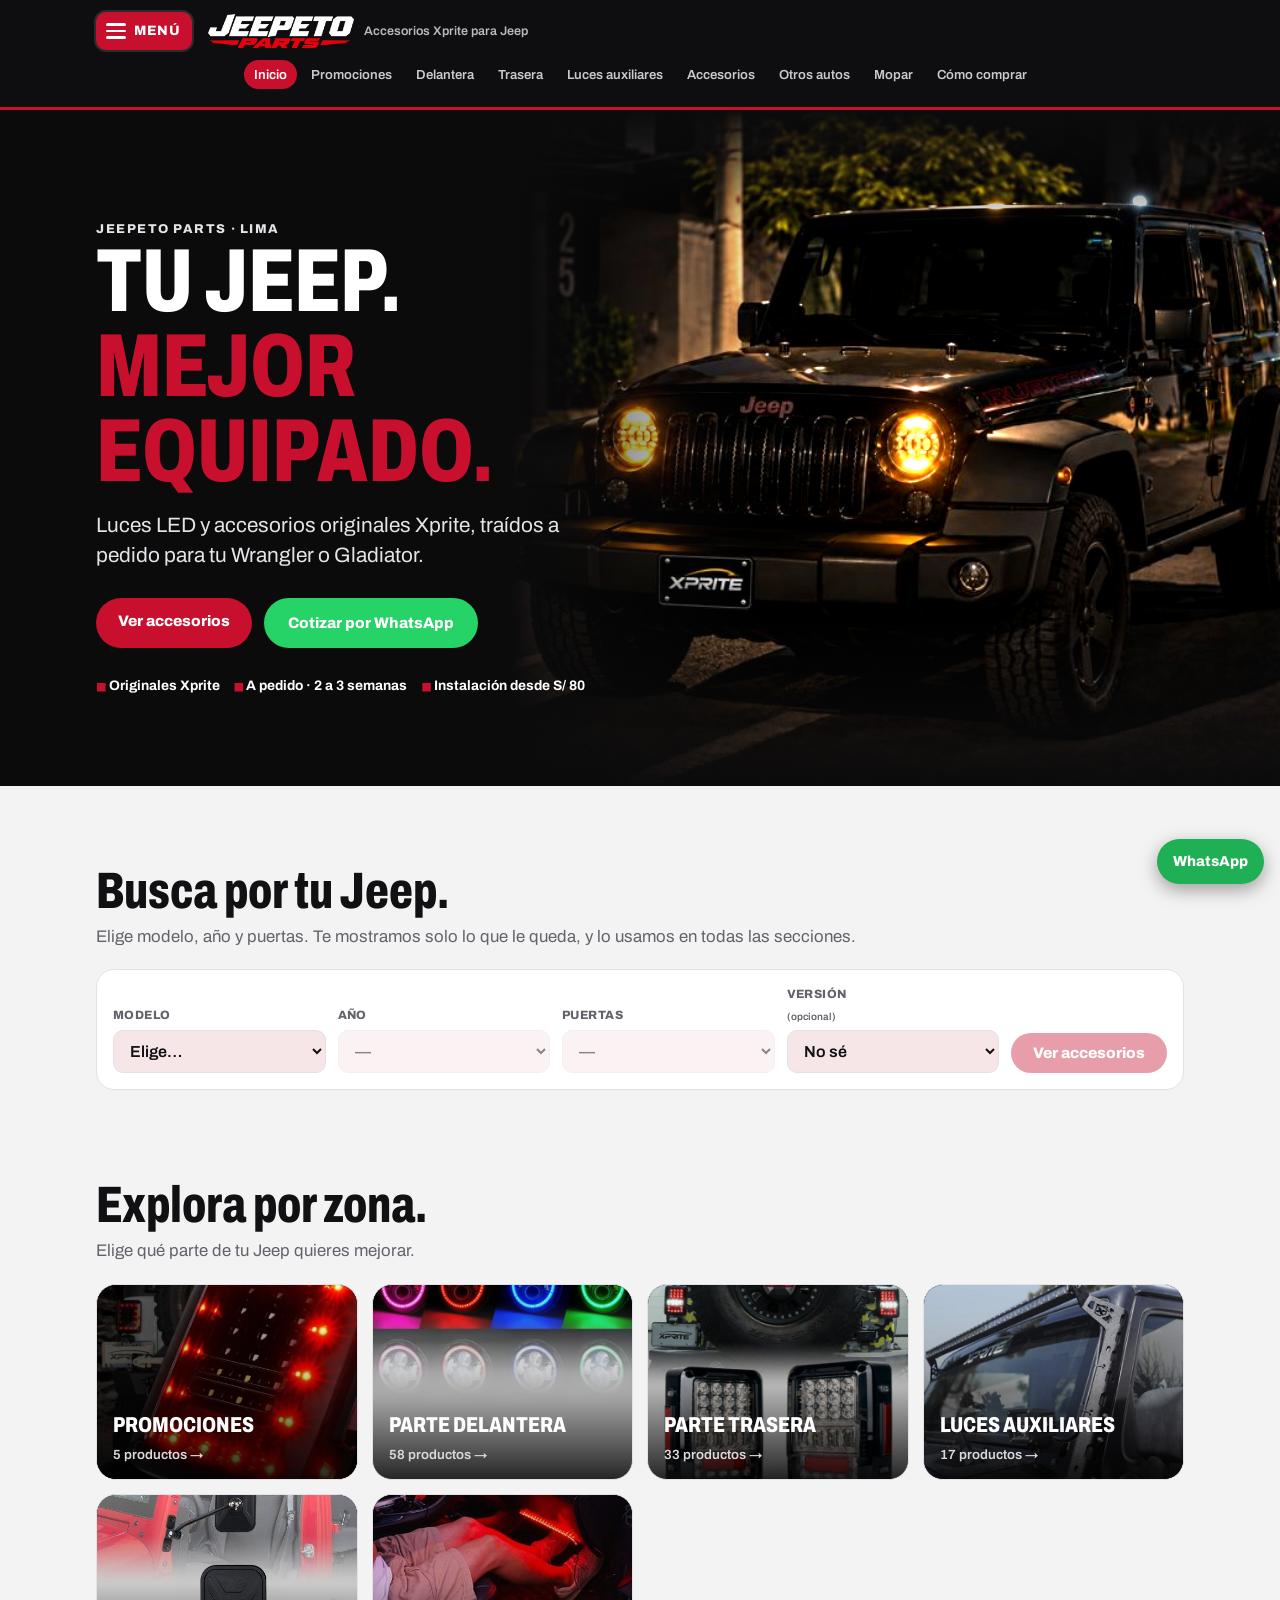
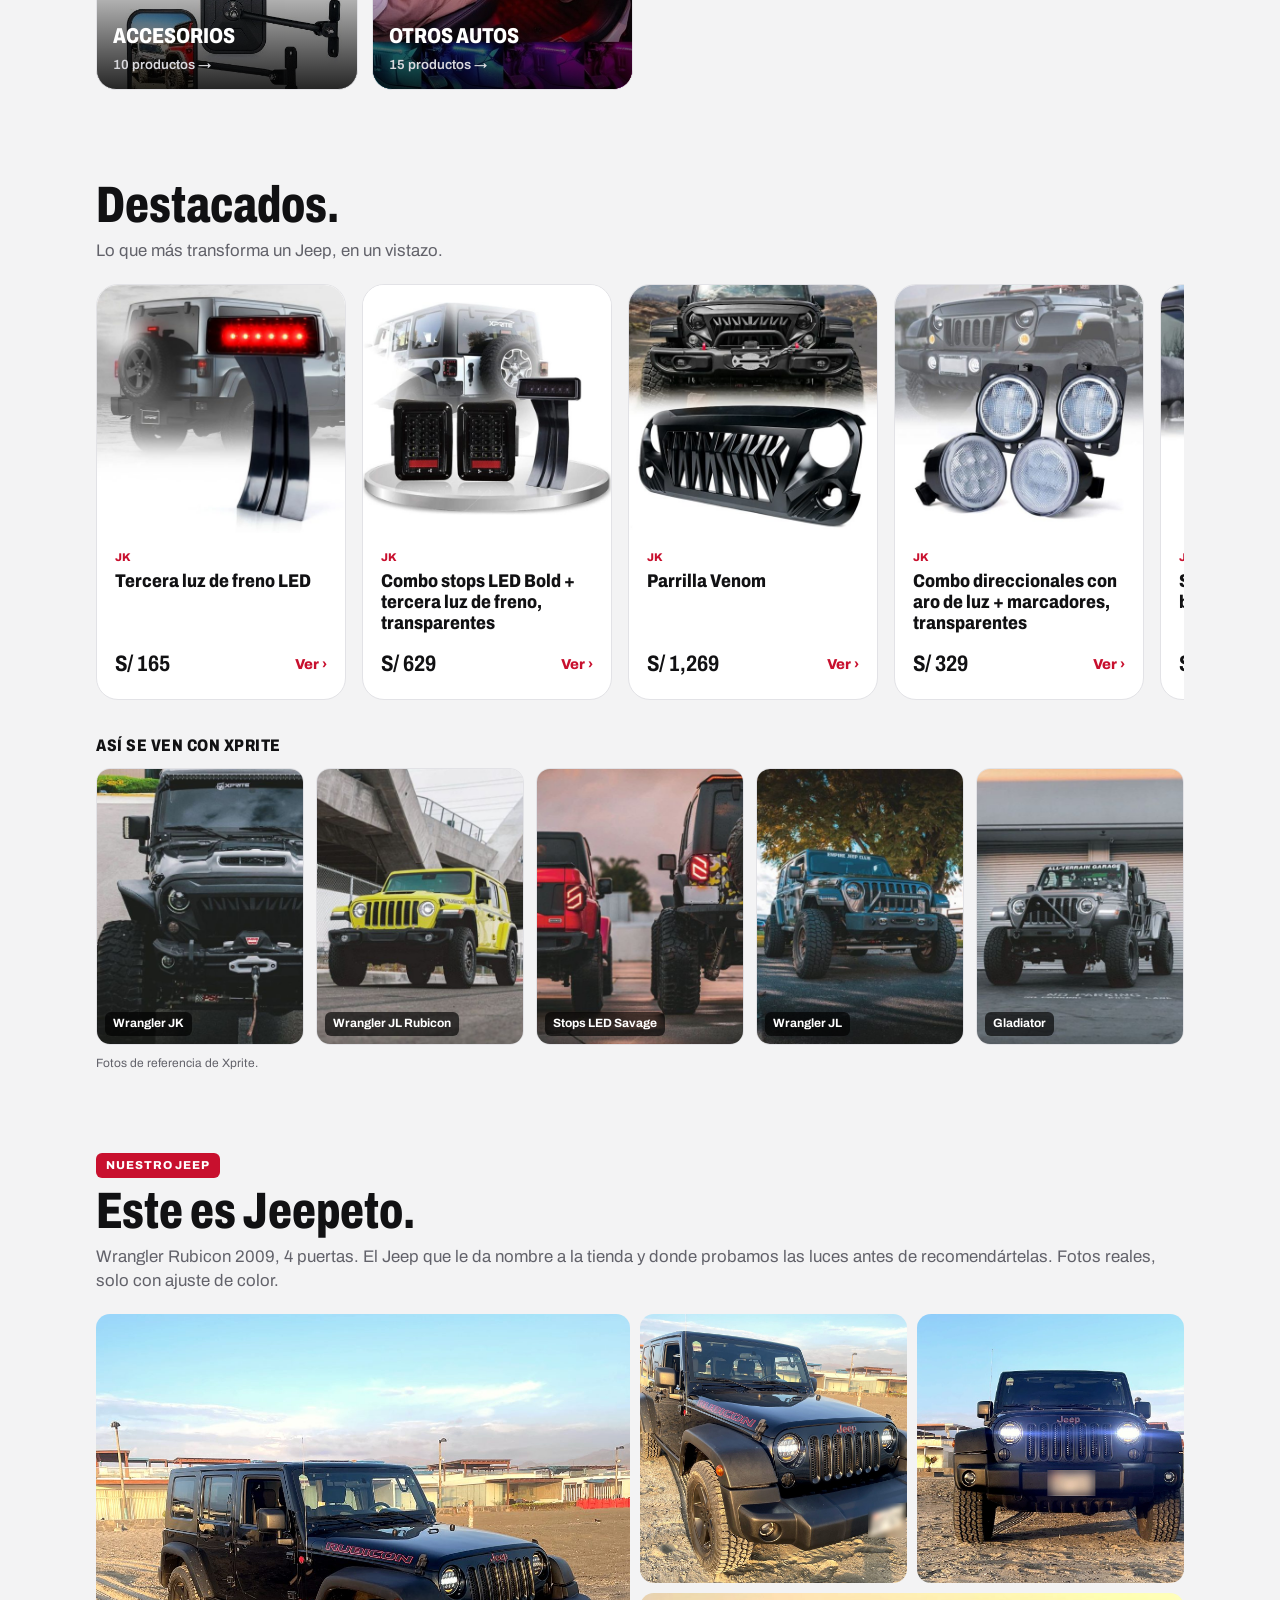
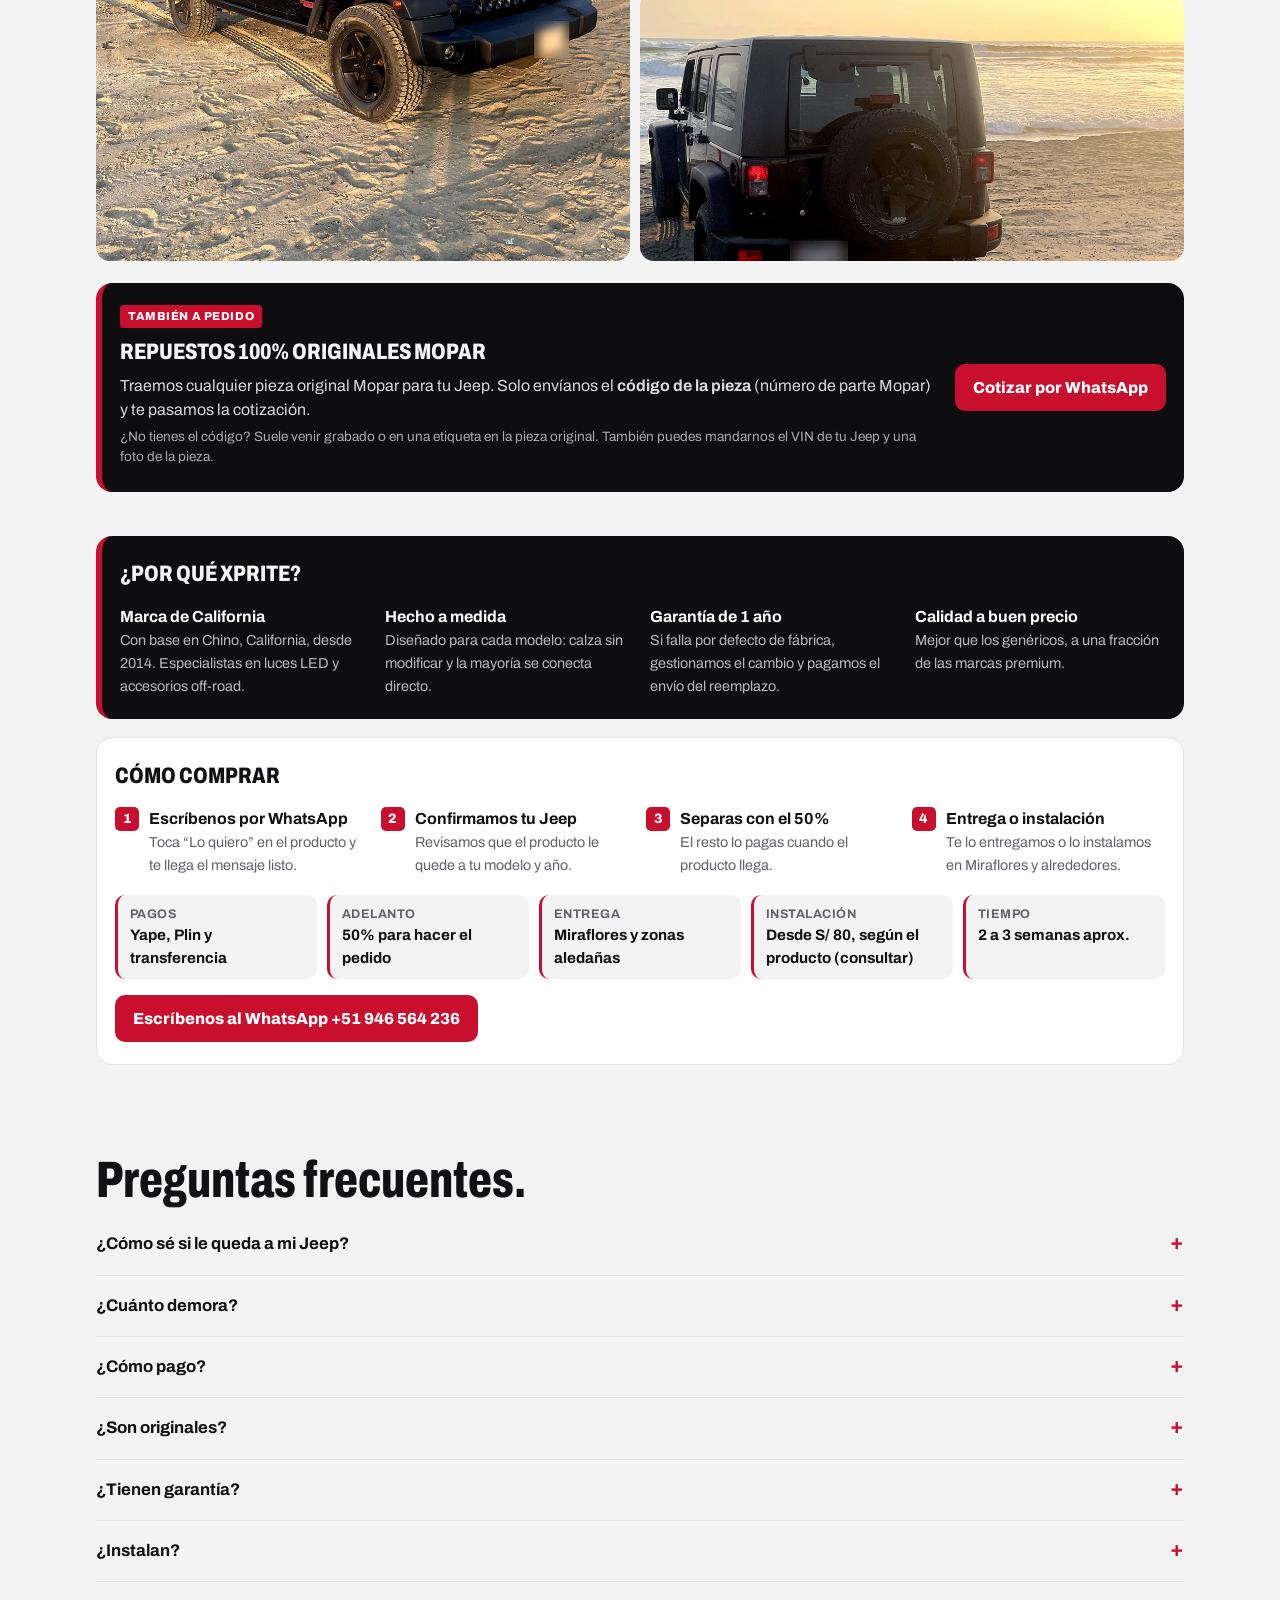
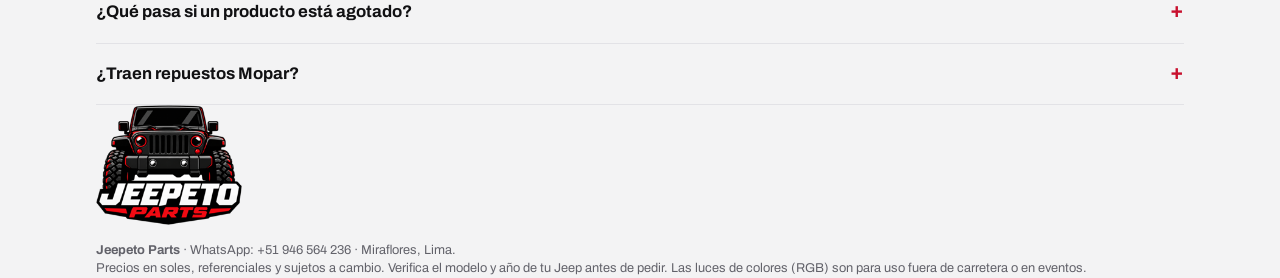
==== commit 324854ad: "Vuelve 'Este es Jeepeto' con galería de 4 fotos reales (retoque ligero, placa difuminada)" ====
--- a/index.html
+++ b/index.html
@@ -18,7 +18,7 @@
 <link rel="preconnect" href="https://fonts.googleapis.com">
 <link rel="preconnect" href="https://fonts.gstatic.com" crossorigin>
 <link href="https://fonts.googleapis.com/css2?family=Archivo:wdth,wght@62..125,400..800&display=swap" rel="stylesheet">
-<link rel="stylesheet" href="css/styles.css?v=202611140700">
+<link rel="stylesheet" href="css/styles.css?v=202611150724">
 </head>
 <body data-mode="files" data-page="inicio">
 <header class="top">
@@ -97,12 +97,17 @@
     <p class="gal-note">Fotos de referencia de Xprite.</p>
   </section>
 
-  <section class="ours home-only" id="jeepeto" aria-label="Nuestro Jeep" hidden>
-    <img src="img/jeepeto.jpg" alt="Jeepeto, Jeep Wrangler Rubicon negro de noche con las luces encendidas" loading="lazy">
-    <div class="ours-txt">
+  <section class="real home-only" id="jeepeto" aria-label="Nuestro Jeep">
+    <div class="real-head">
       <span class="ml">Nuestro Jeep</span>
-      <h2>Este es Jeepeto.</h2>
-      <p>Wrangler Rubicon 2009. El Jeep que le da nombre a la tienda y donde probamos las luces y accesorios antes de recomendártelos.</p>
+      <h2 class="big">Este es Jeepeto.</h2>
+      <p class="lead">Wrangler Rubicon 2009, 4 puertas. El Jeep que le da nombre a la tienda y donde probamos las luces antes de recomendártelas. Fotos reales, solo con ajuste de color.</p>
+    </div>
+    <div class="real-grid">
+      <img class="r-main" src="img/jeepeto-1.jpg" alt="Jeepeto en la playa, vista de tres cuartos" loading="lazy">
+      <img src="img/jeepeto-2.jpg" alt="Faros LED de Jeepeto de cerca" loading="lazy">
+      <img src="img/jeepeto-3.jpg" alt="Jeepeto de frente con los faros LED encendidos" loading="lazy">
+      <img src="img/jeepeto-4.jpg" alt="Jeepeto de espaldas frente al mar al atardecer" loading="lazy">
     </div>
   </section>
 
@@ -179,7 +184,7 @@
 <a class="fab" href="https://wa.me/51946564236" target="_blank" rel="noopener" aria-label="Escribir por WhatsApp">WhatsApp</a>
 <div class="toast" id="toast" role="status" aria-live="polite"></div>
 
-<script src="js/productos.js?v=202611140700"></script>
-<script src="js/app.js?v=202611140700"></script>
+<script src="js/productos.js?v=202611150724"></script>
+<script src="js/app.js?v=202611150724"></script>
 </body>
 </html>
--- a/css/styles.css
+++ b/css/styles.css
@@ -308,3 +308,17 @@
 .fd-form{grid-template-columns:repeat(4,minmax(0,1fr)) auto}
 .fd-form label small{text-transform:none;letter-spacing:0;font-weight:600}
 @media (max-width:900px){.fd-form{grid-template-columns:1fr 1fr}.fd-form label:first-child,.fd-form .btn-main{grid-column:1/-1}}
+.avail.why{color:#B45309}
+
+/* Jeepeto real */
+.real{margin-top:clamp(40px,7vw,80px)}
+.real-head .ml{display:inline-block;font-size:.72rem;font-weight:800;text-transform:uppercase;letter-spacing:.08em;background:var(--red);color:#fff;padding:4px 10px;border-radius:6px;margin-bottom:8px}
+.real-grid{display:grid;grid-template-columns:2fr 1fr 1fr;grid-template-rows:1fr 1fr;gap:10px;margin-top:16px}
+.real-grid img{width:100%;height:100%;object-fit:cover;border-radius:14px;display:block;min-height:0}
+.real-grid .r-main{grid-row:1/3;aspect-ratio:3/4}
+.real-grid img:nth-child(4){grid-column:2/4}
+@media (max-width:640px){.real-grid{grid-template-columns:1fr 1fr;grid-template-rows:auto}.real-grid .r-main{grid-column:1/-1;grid-row:auto;aspect-ratio:4/5}.real-grid img{aspect-ratio:3/4}.real-grid img:nth-child(4){grid-column:1/-1;aspect-ratio:4/3}}
+.real-grid{grid-template-rows:clamp(170px,21vw,270px) clamp(170px,21vw,270px)}
+.real-grid .r-main{aspect-ratio:auto;object-position:50% 60%}
+.real-grid img:nth-child(4){object-position:50% 38%}
+@media (max-width:640px){.real-grid{grid-template-rows:auto}.real-grid .r-main{aspect-ratio:4/5}.real-grid img{aspect-ratio:1/1}.real-grid img:nth-child(4){aspect-ratio:16/10}}
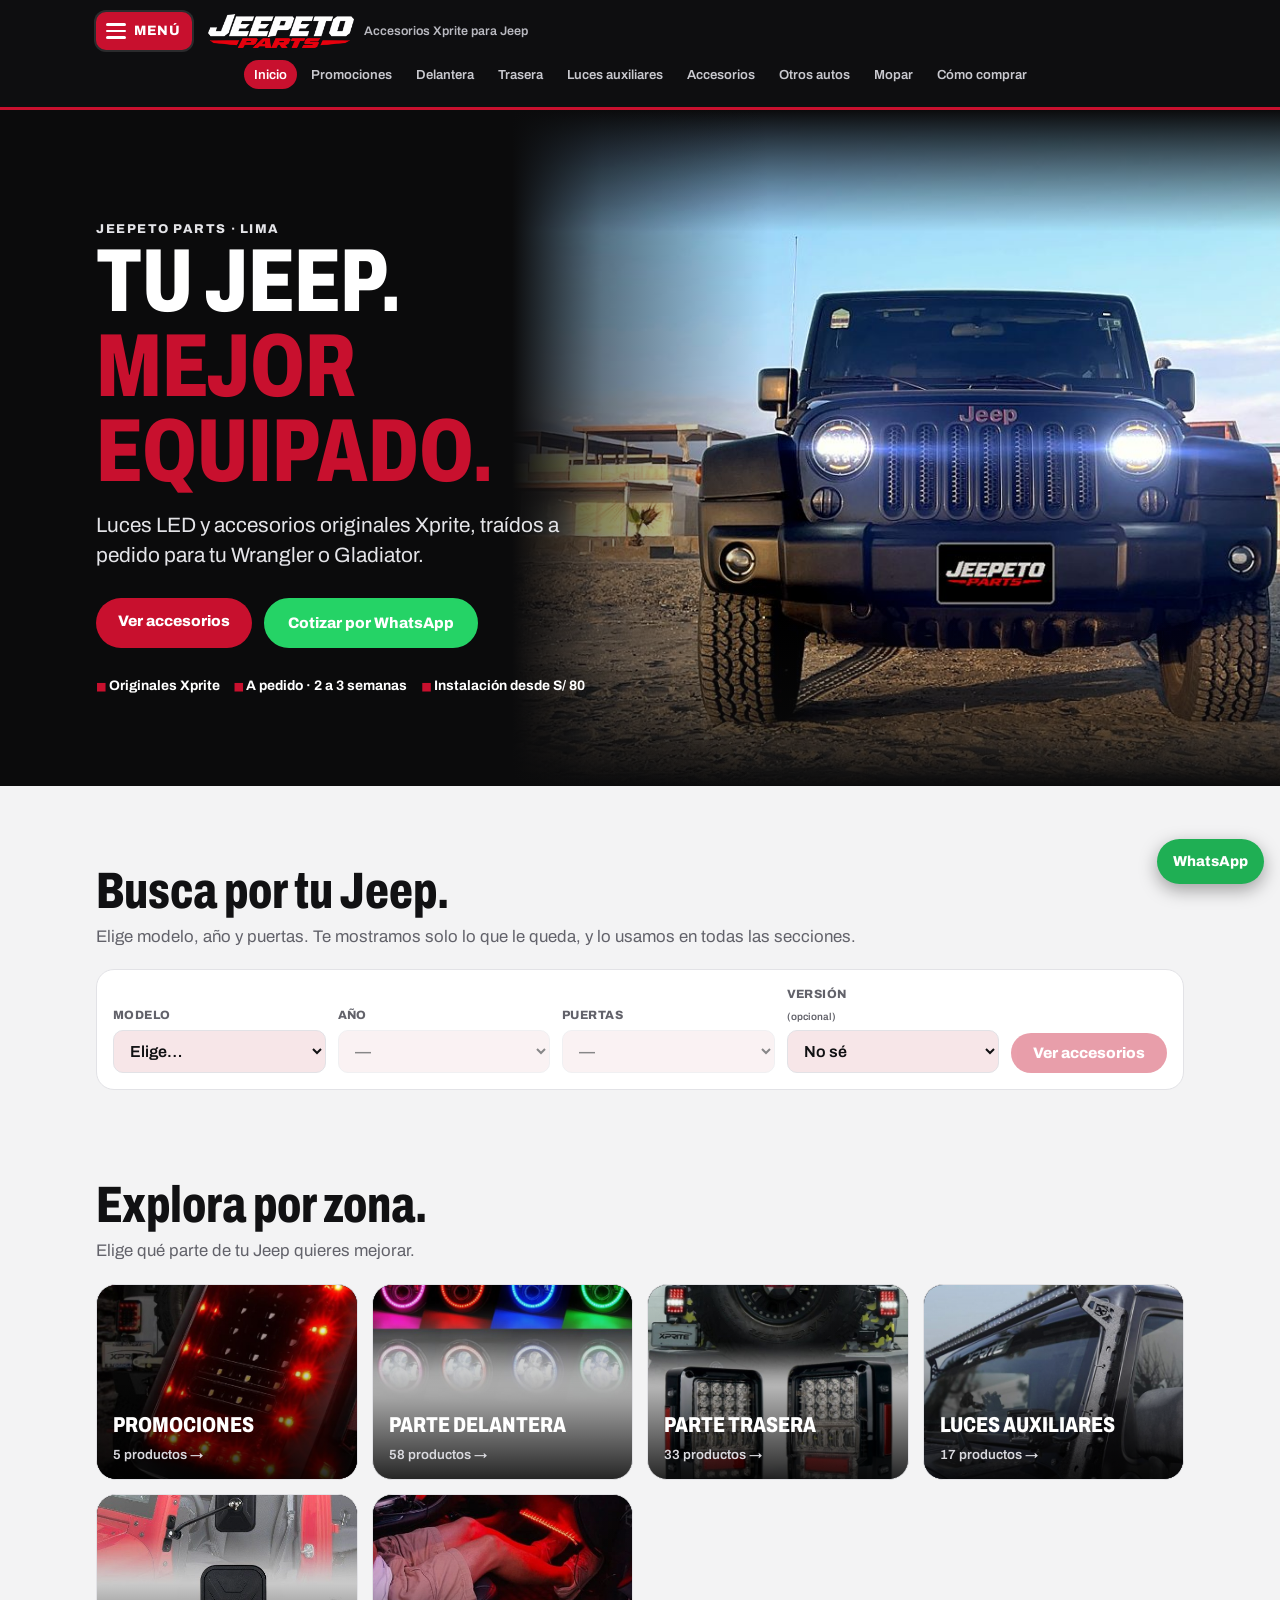
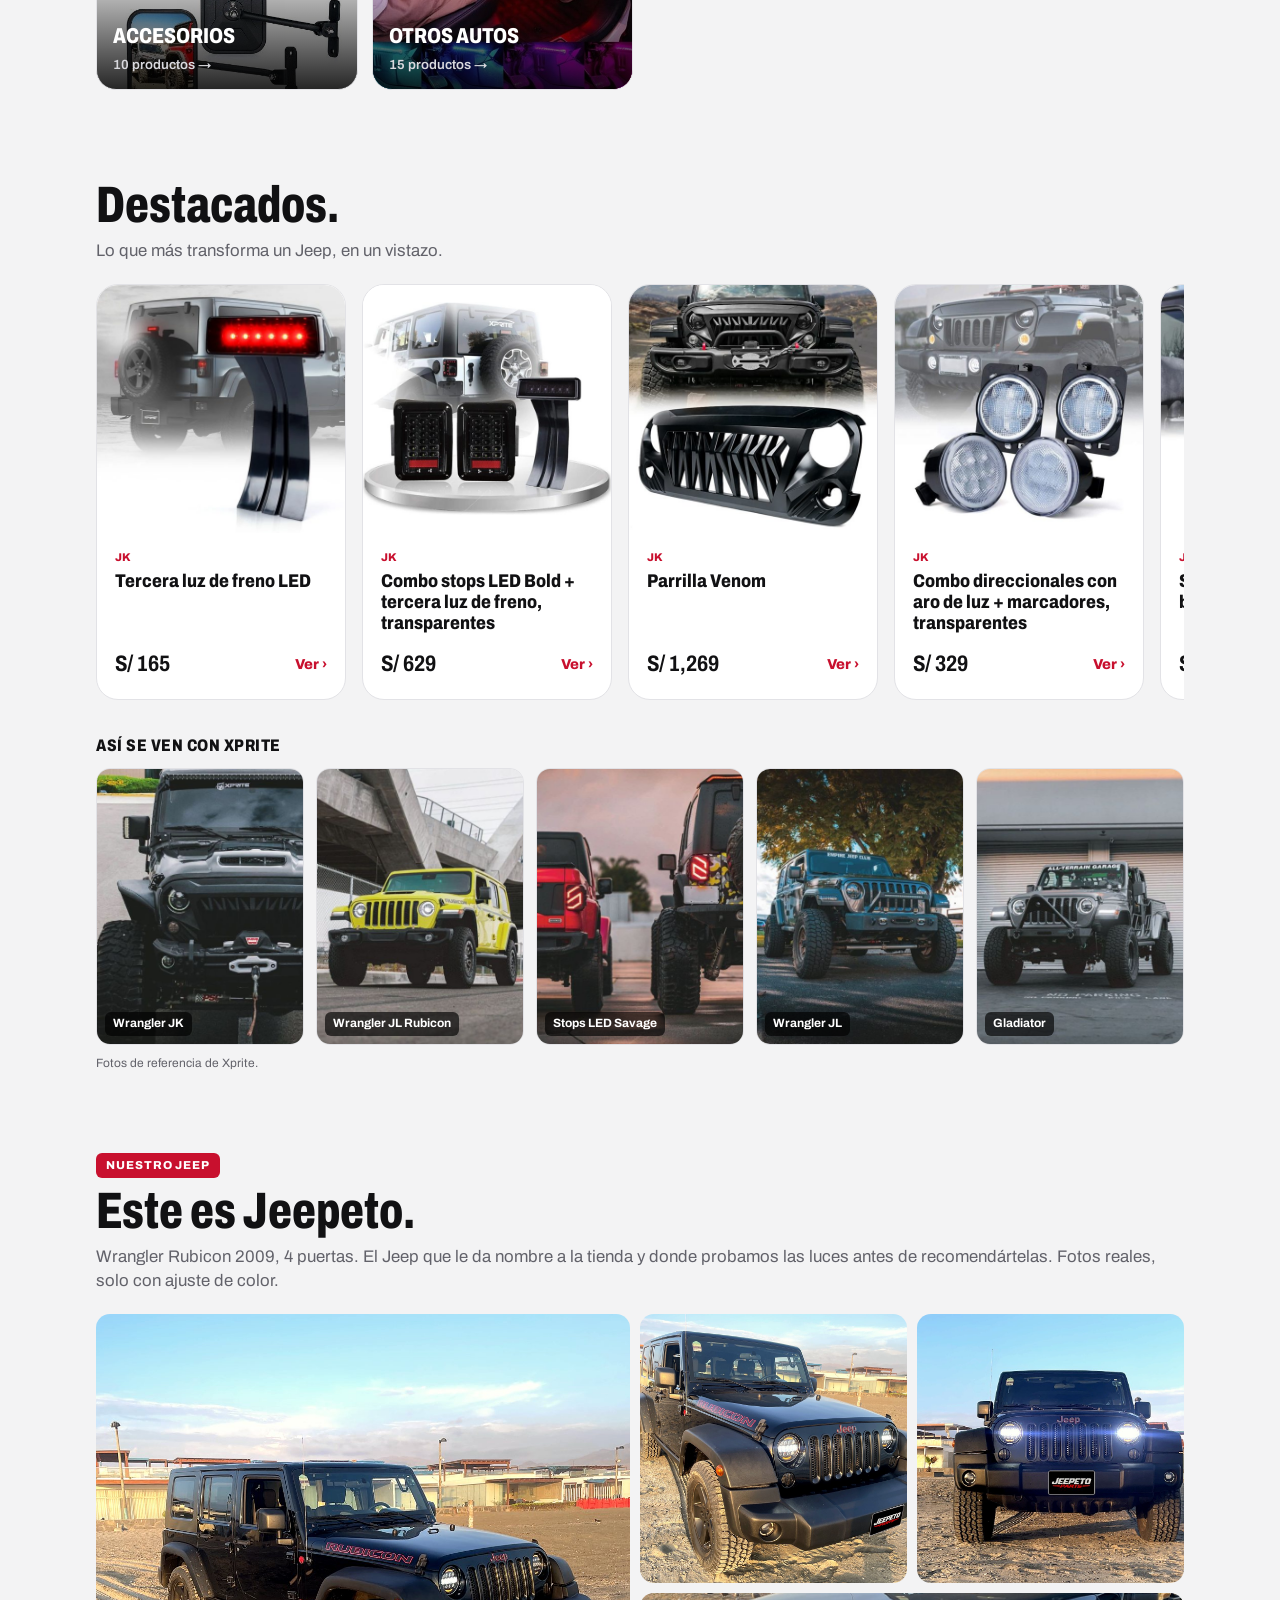
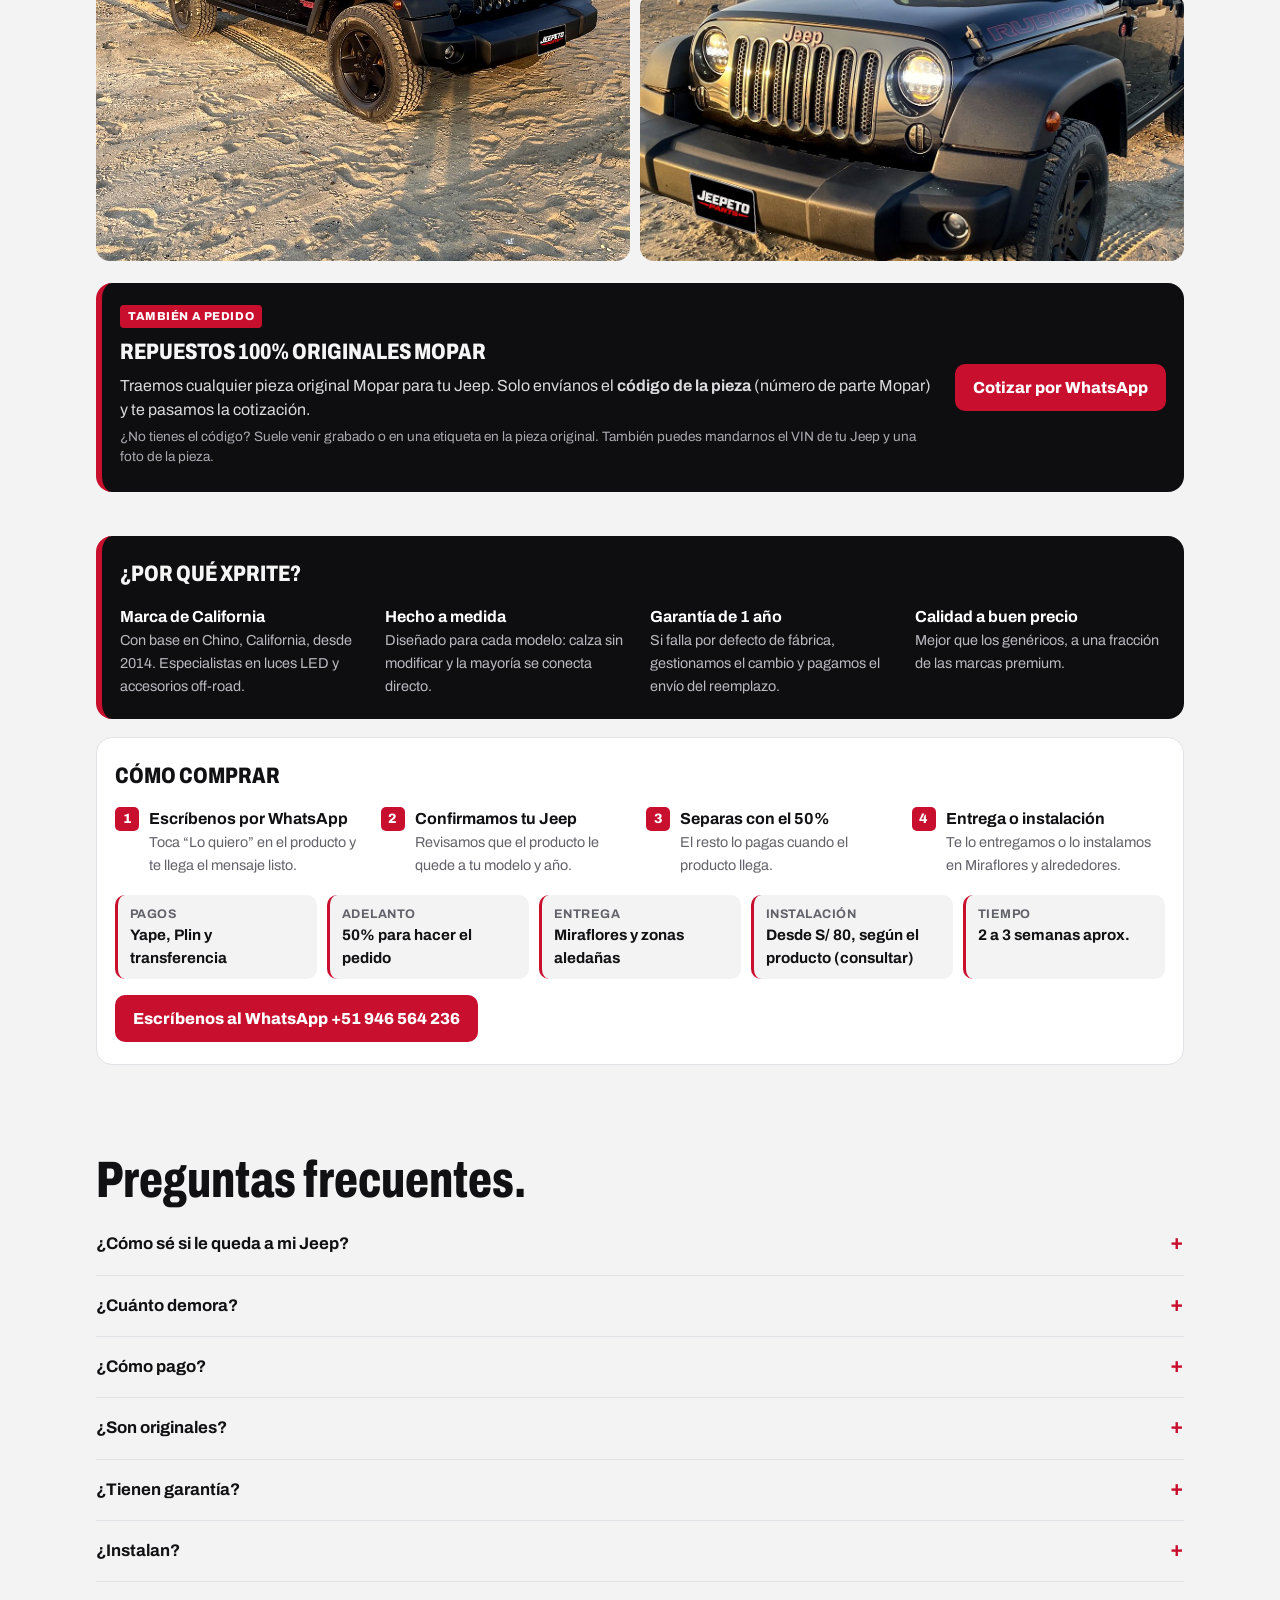
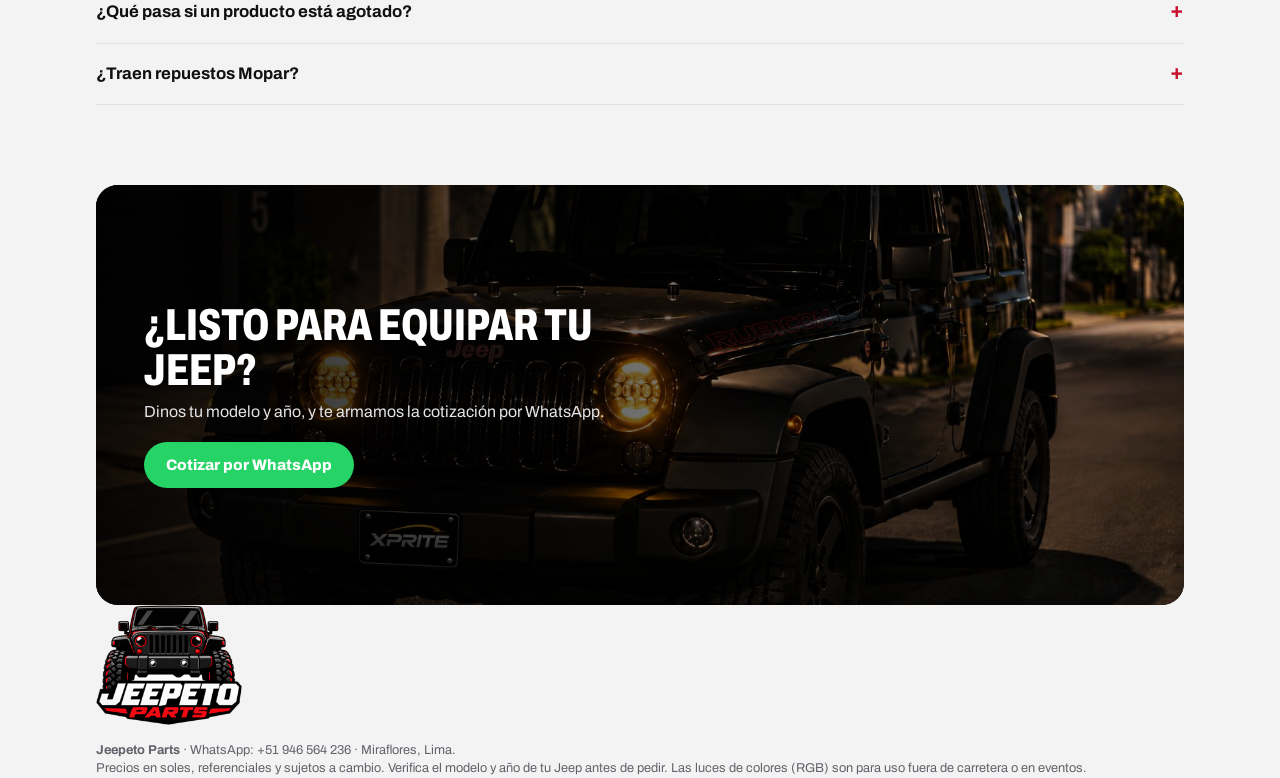
==== commit f0a521e4: "Portada con foto real de Jeepeto; galería de 4 fotos con placa Jeepeto Parts; franja final con foto " ====
--- a/index.html
+++ b/index.html
@@ -18,7 +18,7 @@
 <link rel="preconnect" href="https://fonts.googleapis.com">
 <link rel="preconnect" href="https://fonts.gstatic.com" crossorigin>
 <link href="https://fonts.googleapis.com/css2?family=Archivo:wdth,wght@62..125,400..800&display=swap" rel="stylesheet">
-<link rel="stylesheet" href="css/styles.css?v=202611150724">
+<link rel="stylesheet" href="css/styles.css?v=202611150738">
 </head>
 <body data-mode="files" data-page="inicio">
 <header class="top">
@@ -48,7 +48,7 @@
     <div class="hero-cta"><a class="btn-main" href="#zonas" data-go="zonas">Ver accesorios</a><a class="btn-ghost btn-wa" href="https://wa.me/51946564236?text=Hola%20Jeepeto%20Parts%2C%20quiero%20cotizar%20un%20accesorio%20para%20mi%20Jeep" target="_blank" rel="noopener">Cotizar por WhatsApp</a></div>
     <ul class="facts"><li>Originales Xprite</li><li>A pedido · 2 a 3 semanas</li><li>Instalación desde S/ 80</li></ul>
   </div>
-  <div class="hero-img hero-own"><img src="img/jeepeto-hero.jpg" srcset="img/jeepeto-hero-m.jpg 820w, img/jeepeto-hero.jpg 1536w" sizes="(max-width:640px) 100vw, 60vw" fetchpriority="high" alt="Jeepeto, Jeep Wrangler Rubicon de noche con los faros encendidos"></div>
+  <div class="hero-img hero-own"><img src="img/jeepeto-hero-real.jpg" srcset="img/jeepeto-hero-real-m.jpg 820w, img/jeepeto-hero-real.jpg 972w" sizes="(max-width:640px) 100vw, 60vw" fetchpriority="high" alt="Jeepeto, Jeep Wrangler Rubicon de frente con los faros LED encendidos en la playa"></div>
 </section>
 
   <section class="page-head cat-only">
@@ -107,7 +107,7 @@
       <img class="r-main" src="img/jeepeto-1.jpg" alt="Jeepeto en la playa, vista de tres cuartos" loading="lazy">
       <img src="img/jeepeto-2.jpg" alt="Faros LED de Jeepeto de cerca" loading="lazy">
       <img src="img/jeepeto-3.jpg" alt="Jeepeto de frente con los faros LED encendidos" loading="lazy">
-      <img src="img/jeepeto-4.jpg" alt="Jeepeto de espaldas frente al mar al atardecer" loading="lazy">
+      <img class="r-wide" src="img/jeepeto-5.jpg" alt="Frente de Jeepeto con sus faros LED" loading="lazy">
     </div>
   </section>
 
@@ -173,6 +173,14 @@
     <details><summary>¿Qué pasa si un producto está agotado?</summary><p>Escríbenos igual: te avisamos cuando vuelva a estar disponible o te recomendamos una alternativa.</p></details>
     <details><summary>¿Traen repuestos Mopar?</summary><p>Sí, solo originales y a pedido. Envíanos el código de la pieza (o el VIN y una foto) y te cotizamos.</p></details>
   </section>
+  <section class="ctaband home-only" aria-label="Cotiza tu accesorio">
+    <img src="img/jeepeto-hero-m.jpg" srcset="img/jeepeto-hero-m.jpg 820w, img/jeepeto-hero.jpg 1536w" sizes="100vw" alt="" loading="lazy">
+    <div class="cta-txt">
+      <h2>¿Listo para equipar tu Jeep?</h2>
+      <p>Dinos tu modelo y año, y te armamos la cotización por WhatsApp.</p>
+      <a class="btn-main btn-wa" href="https://wa.me/51946564236?text=Hola%20Jeepeto%20Parts%2C%20quiero%20cotizar%20accesorios%20para%20mi%20Jeep" target="_blank" rel="noopener">Cotizar por WhatsApp</a>
+    </div>
+  </section>
 </main>
 
 <footer class="wrap"><img class="foot-logo" src="img/logo.png" alt="Jeepeto Parts" width="110" height="90" loading="lazy"><br><b>Jeepeto Parts</b> · WhatsApp: +51 946 564 236 · Miraflores, Lima.<br>Precios en soles, referenciales y sujetos a cambio. Verifica el modelo y año de tu Jeep antes de pedir. Las luces de colores (RGB) son para uso fuera de carretera o en eventos.</footer>
@@ -184,7 +192,7 @@
 <a class="fab" href="https://wa.me/51946564236" target="_blank" rel="noopener" aria-label="Escribir por WhatsApp">WhatsApp</a>
 <div class="toast" id="toast" role="status" aria-live="polite"></div>
 
-<script src="js/productos.js?v=202611150724"></script>
-<script src="js/app.js?v=202611150724"></script>
+<script src="js/productos.js?v=202611150738"></script>
+<script src="js/app.js?v=202611150738"></script>
 </body>
 </html>
--- a/css/styles.css
+++ b/css/styles.css
@@ -322,3 +322,37 @@
 .real-grid .r-main{aspect-ratio:auto;object-position:50% 60%}
 .real-grid img:nth-child(4){object-position:50% 38%}
 @media (max-width:640px){.real-grid{grid-template-rows:auto}.real-grid .r-main{aspect-ratio:4/5}.real-grid img{aspect-ratio:1/1}.real-grid img:nth-child(4){aspect-ratio:16/10}}
+.hero-own img[src*="hero-real"]{filter:none;object-position:60% 55%}
+@media (max-width:640px){.hero-own img[src*="hero-real"]{object-position:50% 60%}}
+
+/* Galería 6 fotos */
+.real-grid{grid-template-columns:2fr 1fr 1fr;grid-template-rows:repeat(3,clamp(150px,17vw,220px))}
+.real-grid .r-main{grid-row:1/4}
+.real-grid img:nth-child(4){grid-column:auto;object-position:50% 50%}
+.real-grid .r-wide{grid-column:2/4;object-position:50% 68%}
+@media (max-width:640px){.real-grid{grid-template-columns:1fr 1fr;grid-template-rows:auto}.real-grid .r-main{grid-column:1/-1;grid-row:auto;aspect-ratio:4/5}.real-grid img{aspect-ratio:1/1}.real-grid .r-wide{grid-column:1/-1;aspect-ratio:16/10}}
+/* Franja final con foto de noche */
+.ctaband{position:relative;margin-top:clamp(40px,7vw,80px);border-radius:22px;overflow:hidden;min-height:clamp(300px,36vw,420px);display:flex;align-items:center;background:#0B0B0C;color:#fff}
+.ctaband img{position:absolute;inset:0;width:100%;height:100%;object-fit:cover;object-position:60% 50%}
+.ctaband::after{content:"";position:absolute;inset:0;background:linear-gradient(90deg,rgba(0,0,0,.88) 0%,rgba(0,0,0,.6) 45%,rgba(0,0,0,.15) 100%)}
+.cta-txt{position:relative;z-index:1;padding:clamp(22px,4vw,48px);max-width:560px}
+.cta-txt h2{margin:0 0 8px;font-size:clamp(1.7rem,4.5vw,2.8rem);font-weight:800;font-stretch:72%;text-transform:uppercase;line-height:1;color:#fff}
+.cta-txt p{margin:0 0 18px;color:#E4E4E8}
+.cta-txt .btn-main{display:inline-block}
+@media (max-width:640px){.ctaband{align-items:flex-end;min-height:420px}.ctaband::after{background:linear-gradient(0deg,rgba(0,0,0,.92) 0%,rgba(0,0,0,.55) 50%,rgba(0,0,0,.1) 100%)}}
+
+/* Galería 4 fotos */
+.real-grid{grid-template-rows:repeat(2,clamp(180px,21vw,270px))}
+.real-grid .r-main{grid-row:1/3}
+.real-grid .r-wide{grid-column:2/4;object-position:50% 40%}
+@media (max-width:640px){.real-grid{grid-template-rows:auto}.real-grid .r-main{grid-row:auto}.real-grid .r-wide{grid-column:1/-1;aspect-ratio:16/10}}
+.real-grid img.r-wide{grid-column:2/4;object-position:50% 40%}
+@media (max-width:640px){.real-grid img.r-wide{grid-column:1/-1;aspect-ratio:16/10}}
+
+/* Banner Trasera con foto de Jeepeto */
+.page-head .ph-tr{left:34%}
+.page-head .ph-tr img{object-position:45% 62%}
+.page-head:has(.ph-tr)::after{background:linear-gradient(180deg,#0B0B0C 0%,rgba(11,11,12,.8) 8%,rgba(11,11,12,0) 30%),linear-gradient(90deg,#0B0B0C 0%,#0B0B0C 34%,rgba(11,11,12,.5) 42%,rgba(11,11,12,0) 58%),linear-gradient(0deg,#0B0B0C 0%,rgba(0,0,0,.5) 16%,rgba(0,0,0,0) 45%)}
+@media (max-width:760px){.page-head .ph-tr{left:0}.page-head .ph-tr img{object-position:40% 60%}.page-head:has(.ph-tr)::after{background:linear-gradient(180deg,#0B0B0C 0%,rgba(11,11,12,0) 25%),linear-gradient(0deg,#0B0B0C 0%,rgba(0,0,0,.85) 30%,rgba(0,0,0,.1) 70%)}}
+.page-head:has(.ph-tr){min-height:clamp(320px,44vw,480px)}
+.page-head .ph-tr img{object-position:50% 50%}
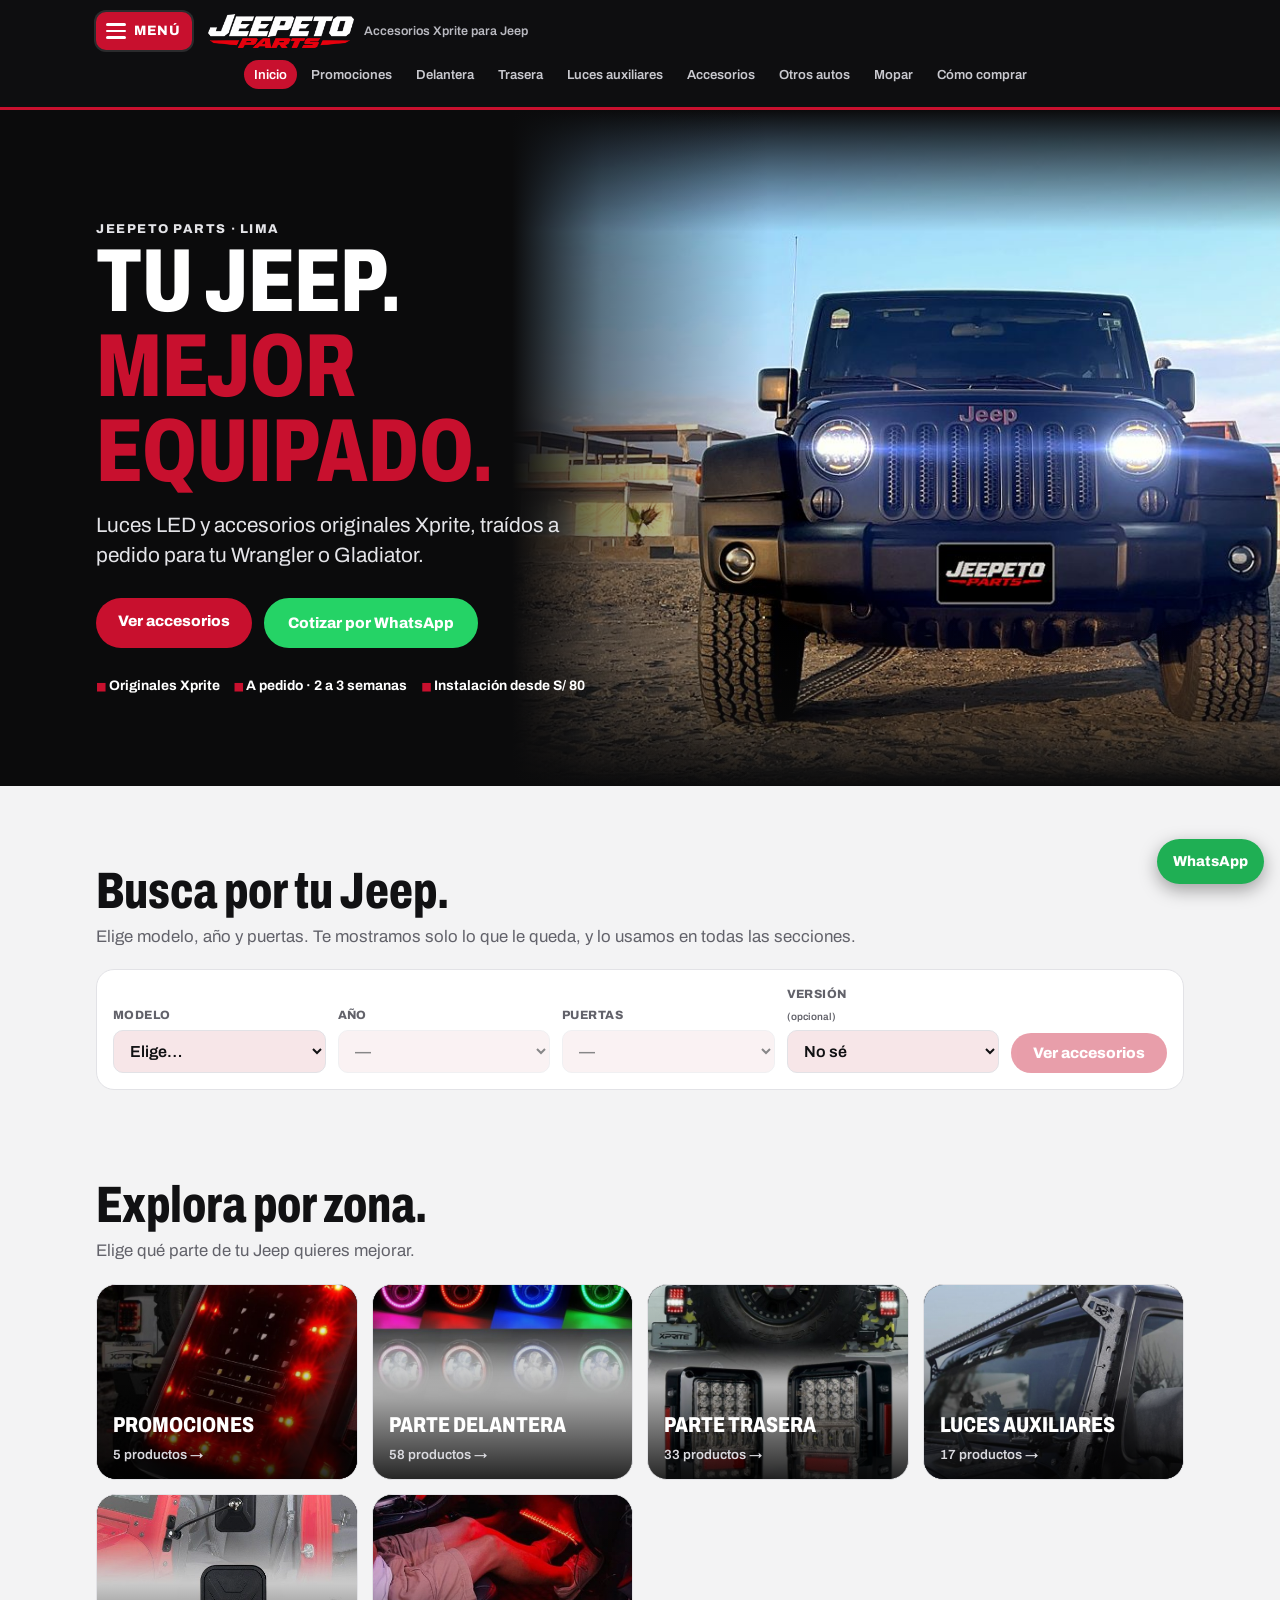
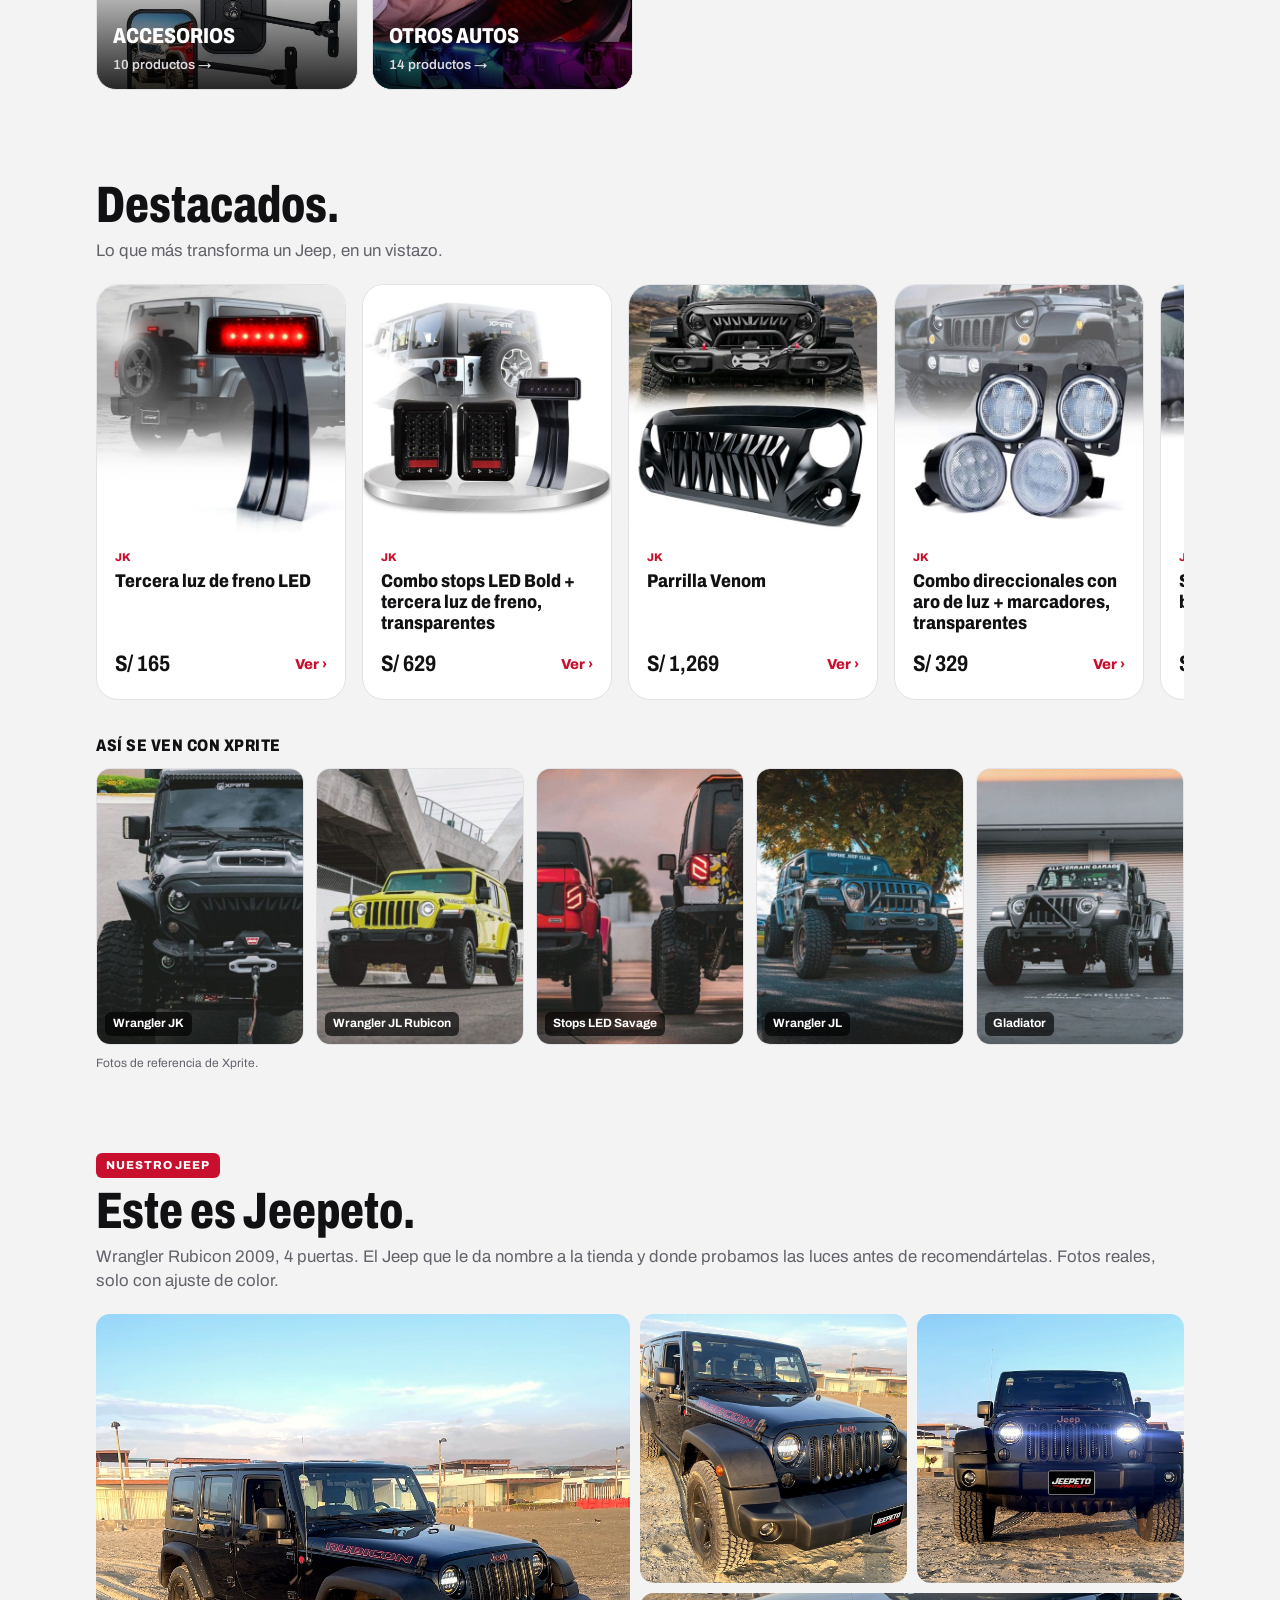
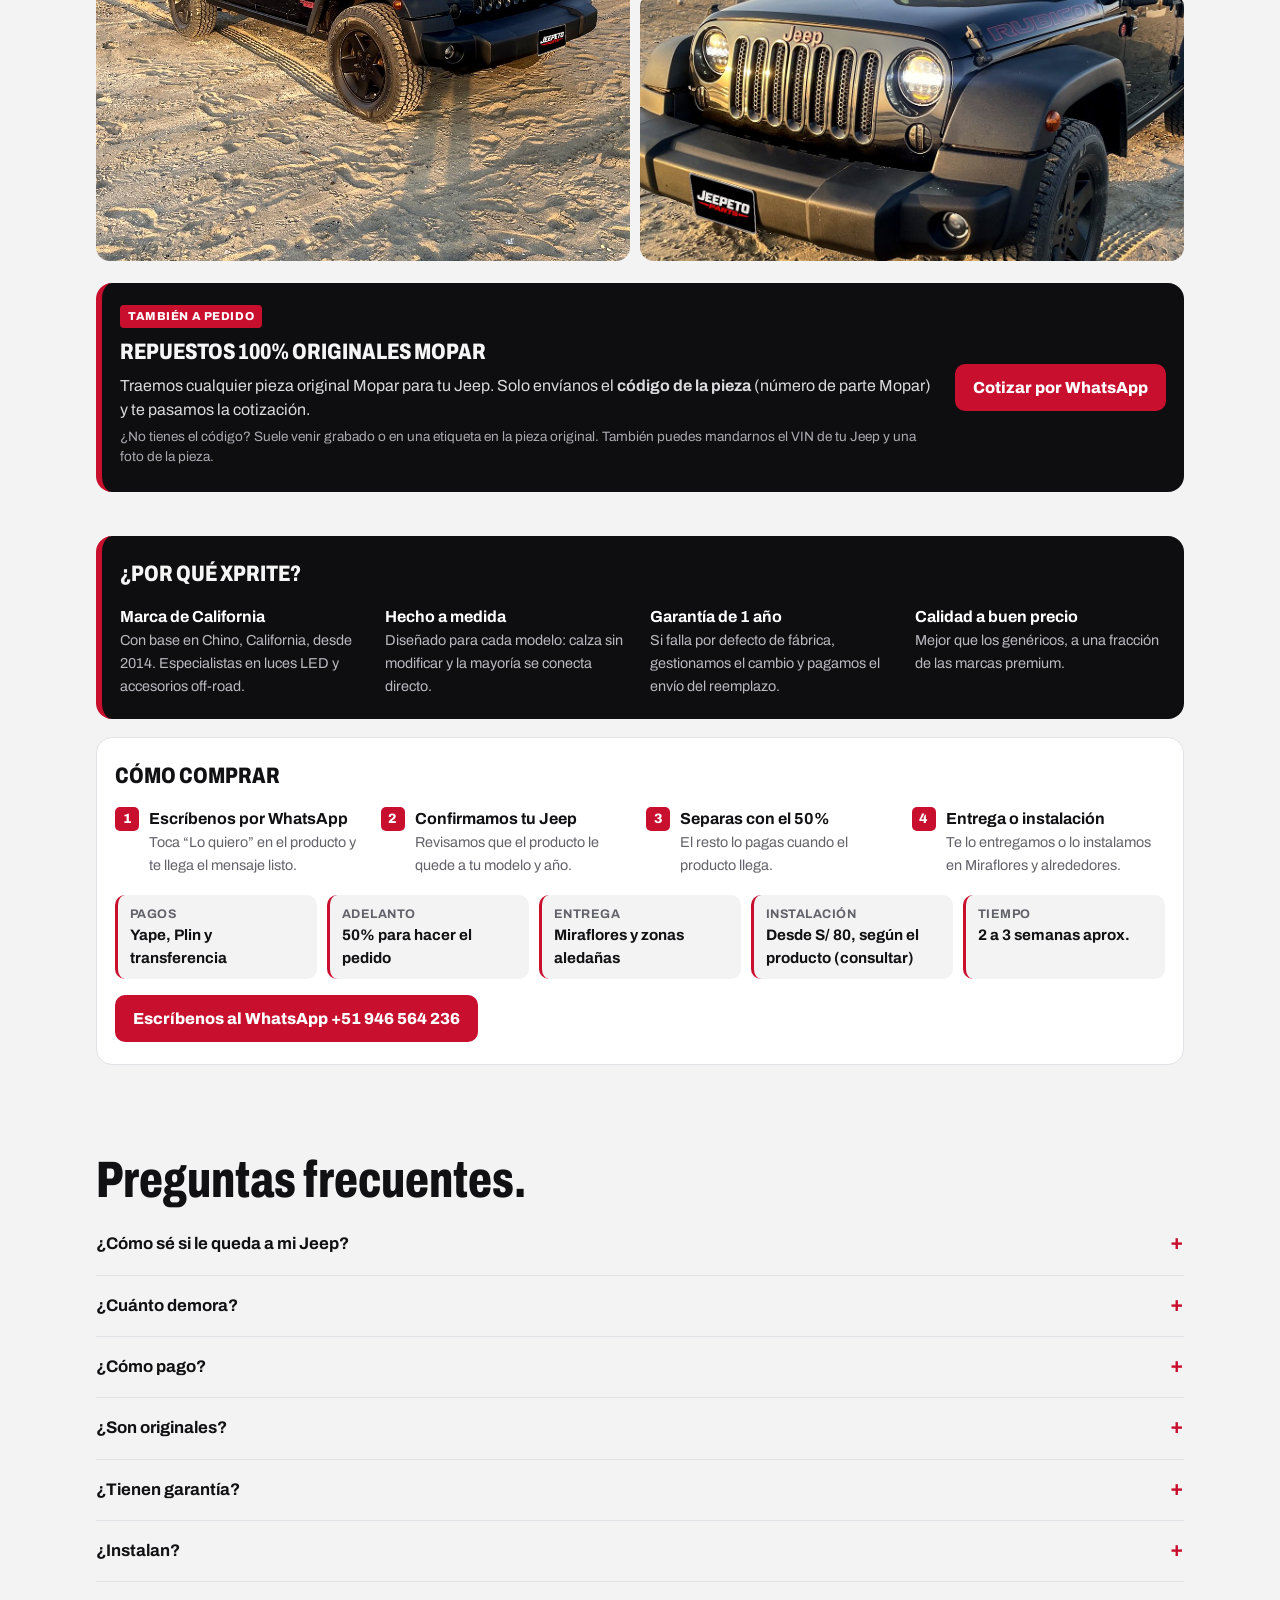
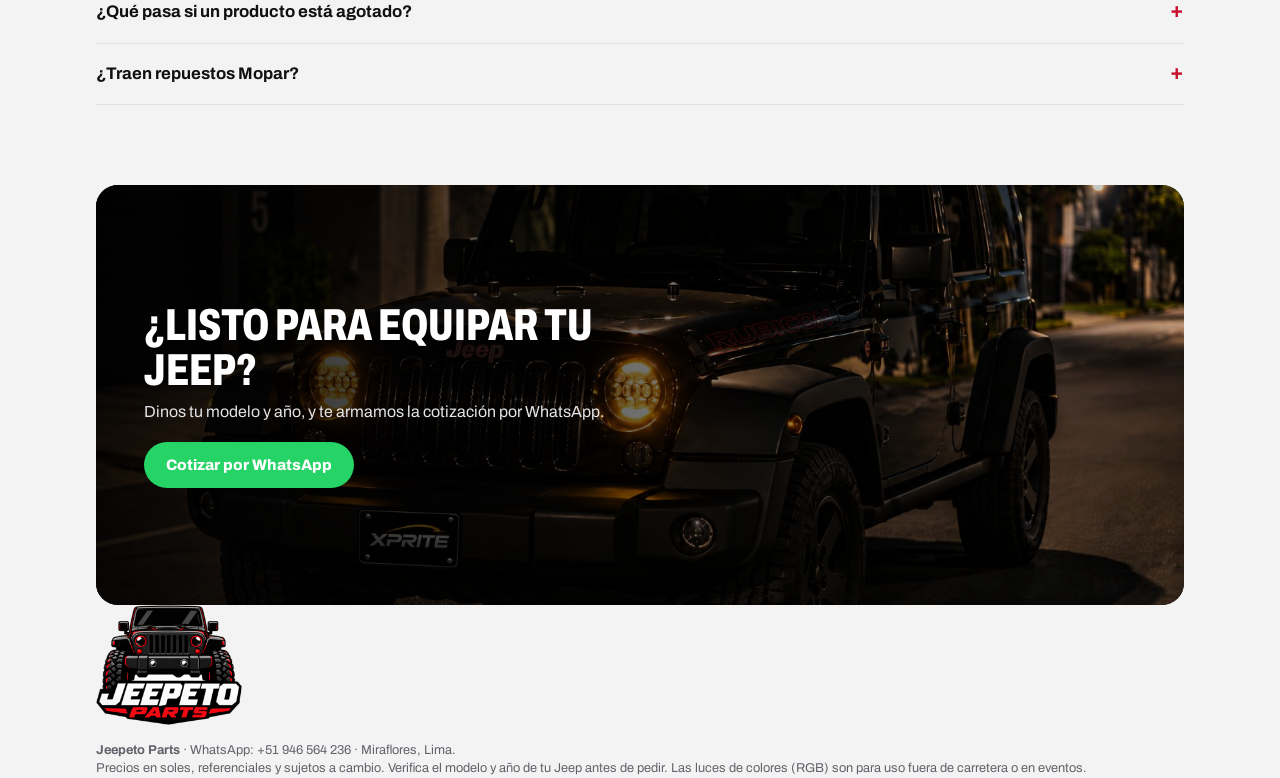
==== commit 98284b84: "Quita pack focos R3 9005 + decodificador (Xprite confirma que no son compatibles); aviso en el decod" ====
--- a/index.html
+++ b/index.html
@@ -18,7 +18,7 @@
 <link rel="preconnect" href="https://fonts.googleapis.com">
 <link rel="preconnect" href="https://fonts.gstatic.com" crossorigin>
 <link href="https://fonts.googleapis.com/css2?family=Archivo:wdth,wght@62..125,400..800&display=swap" rel="stylesheet">
-<link rel="stylesheet" href="css/styles.css?v=202611150738">
+<link rel="stylesheet" href="css/styles.css?v=202611170330">
 </head>
 <body data-mode="files" data-page="inicio">
 <header class="top">
@@ -192,7 +192,7 @@
 <a class="fab" href="https://wa.me/51946564236" target="_blank" rel="noopener" aria-label="Escribir por WhatsApp">WhatsApp</a>
 <div class="toast" id="toast" role="status" aria-live="polite"></div>
 
-<script src="js/productos.js?v=202611150738"></script>
-<script src="js/app.js?v=202611150738"></script>
+<script src="js/productos.js?v=202611170330"></script>
+<script src="js/app.js?v=202611170330"></script>
 </body>
 </html>
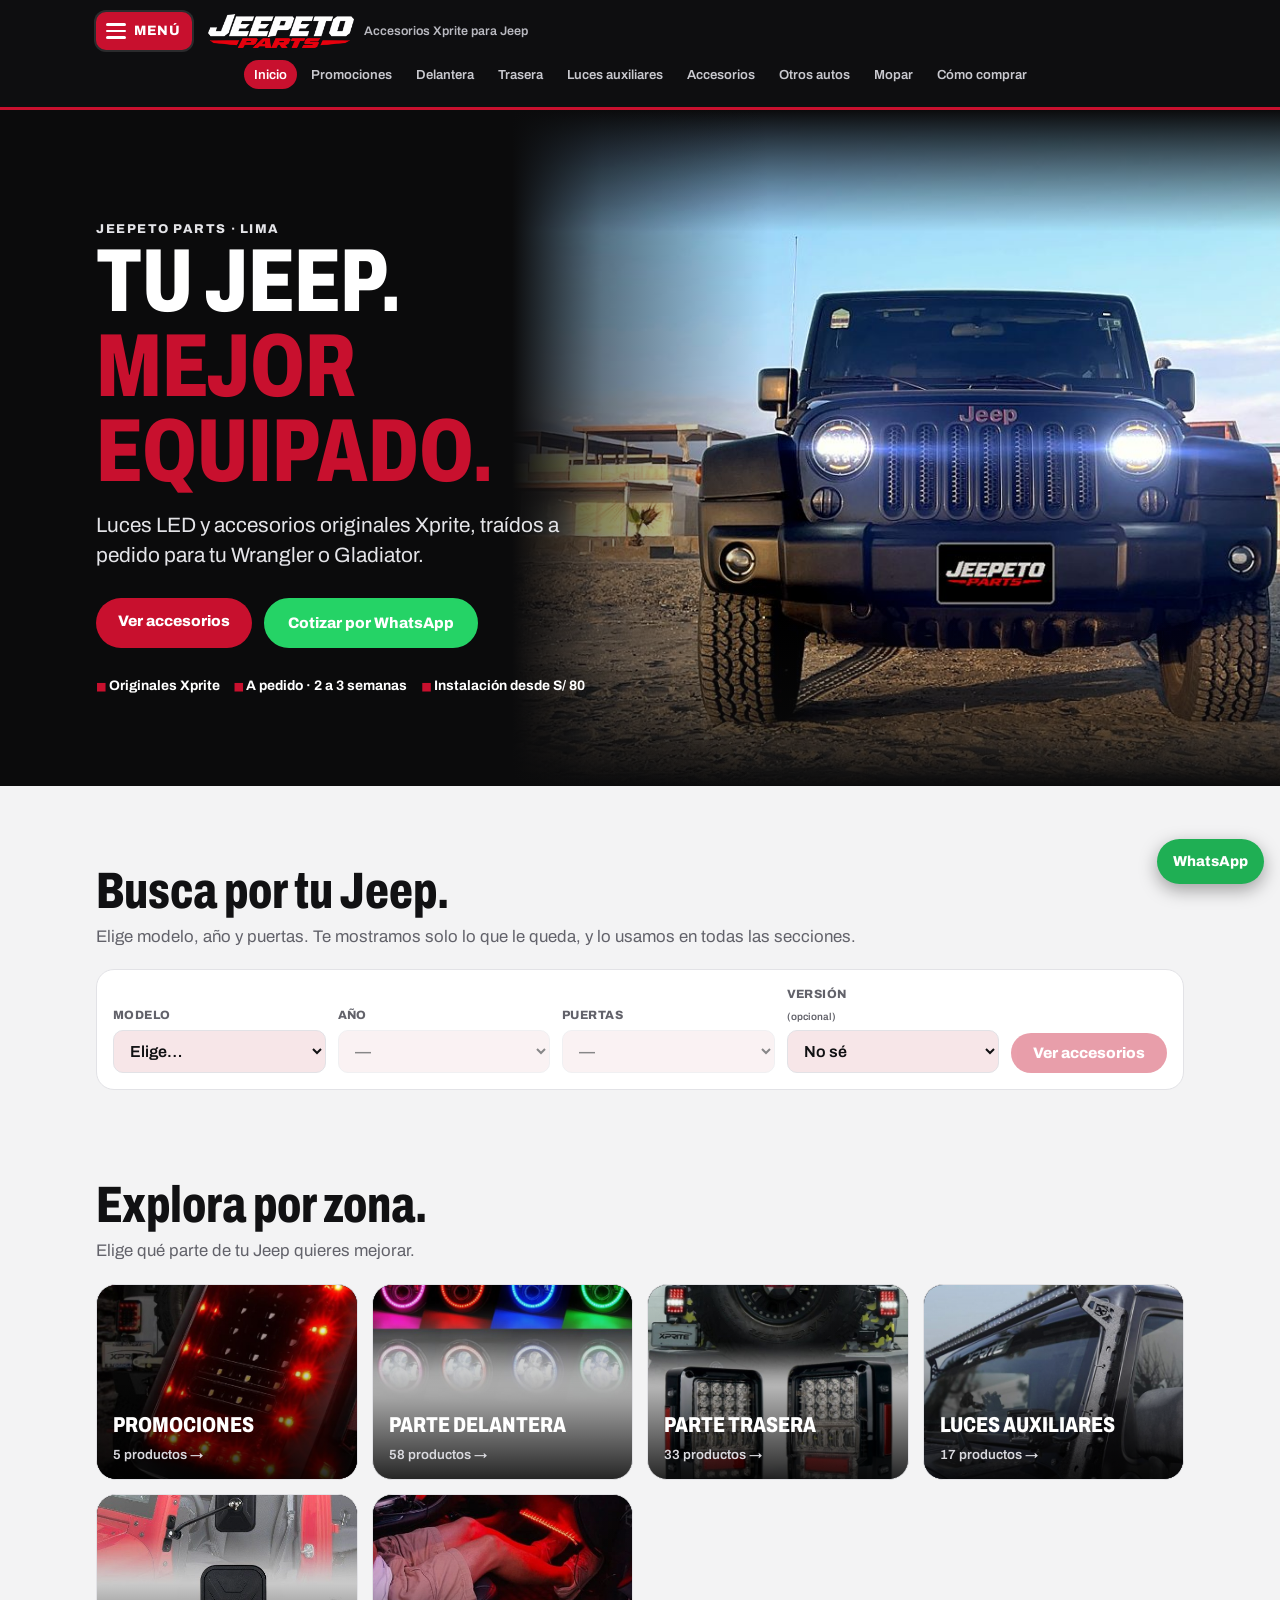
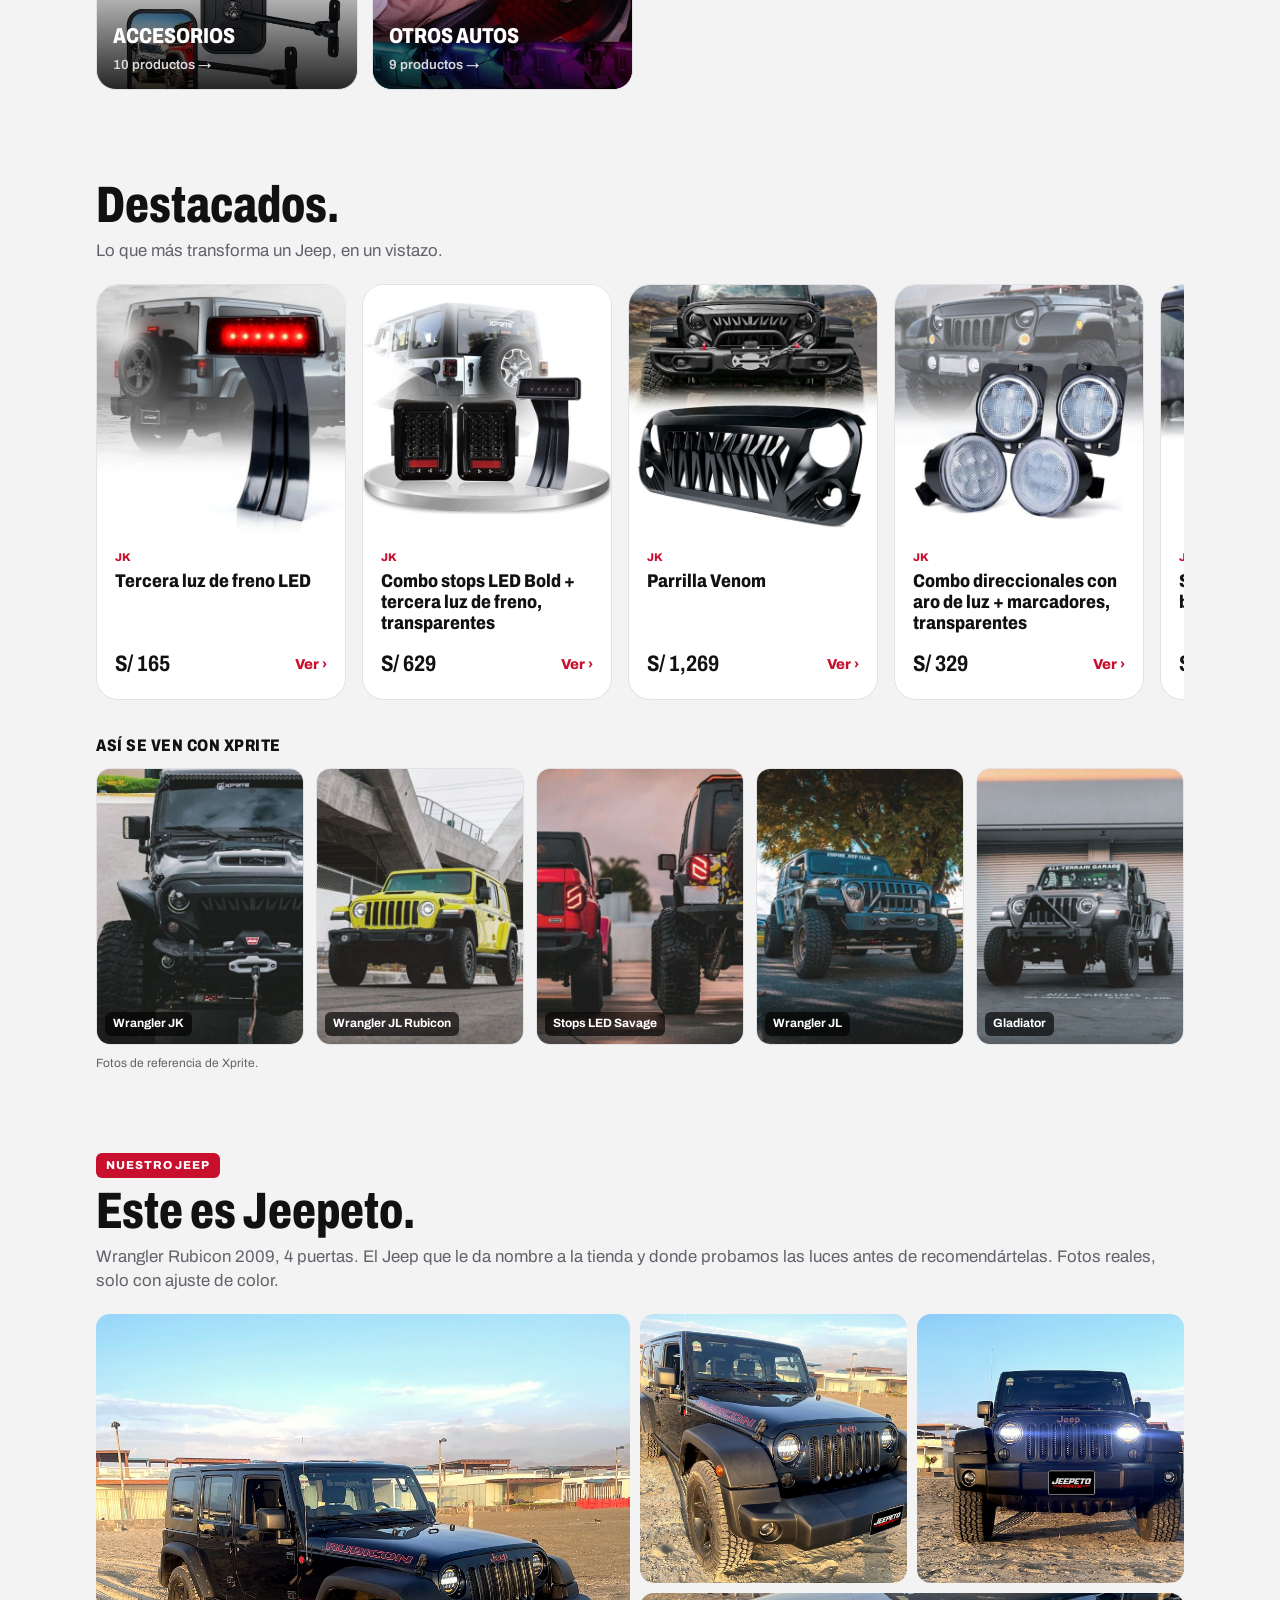
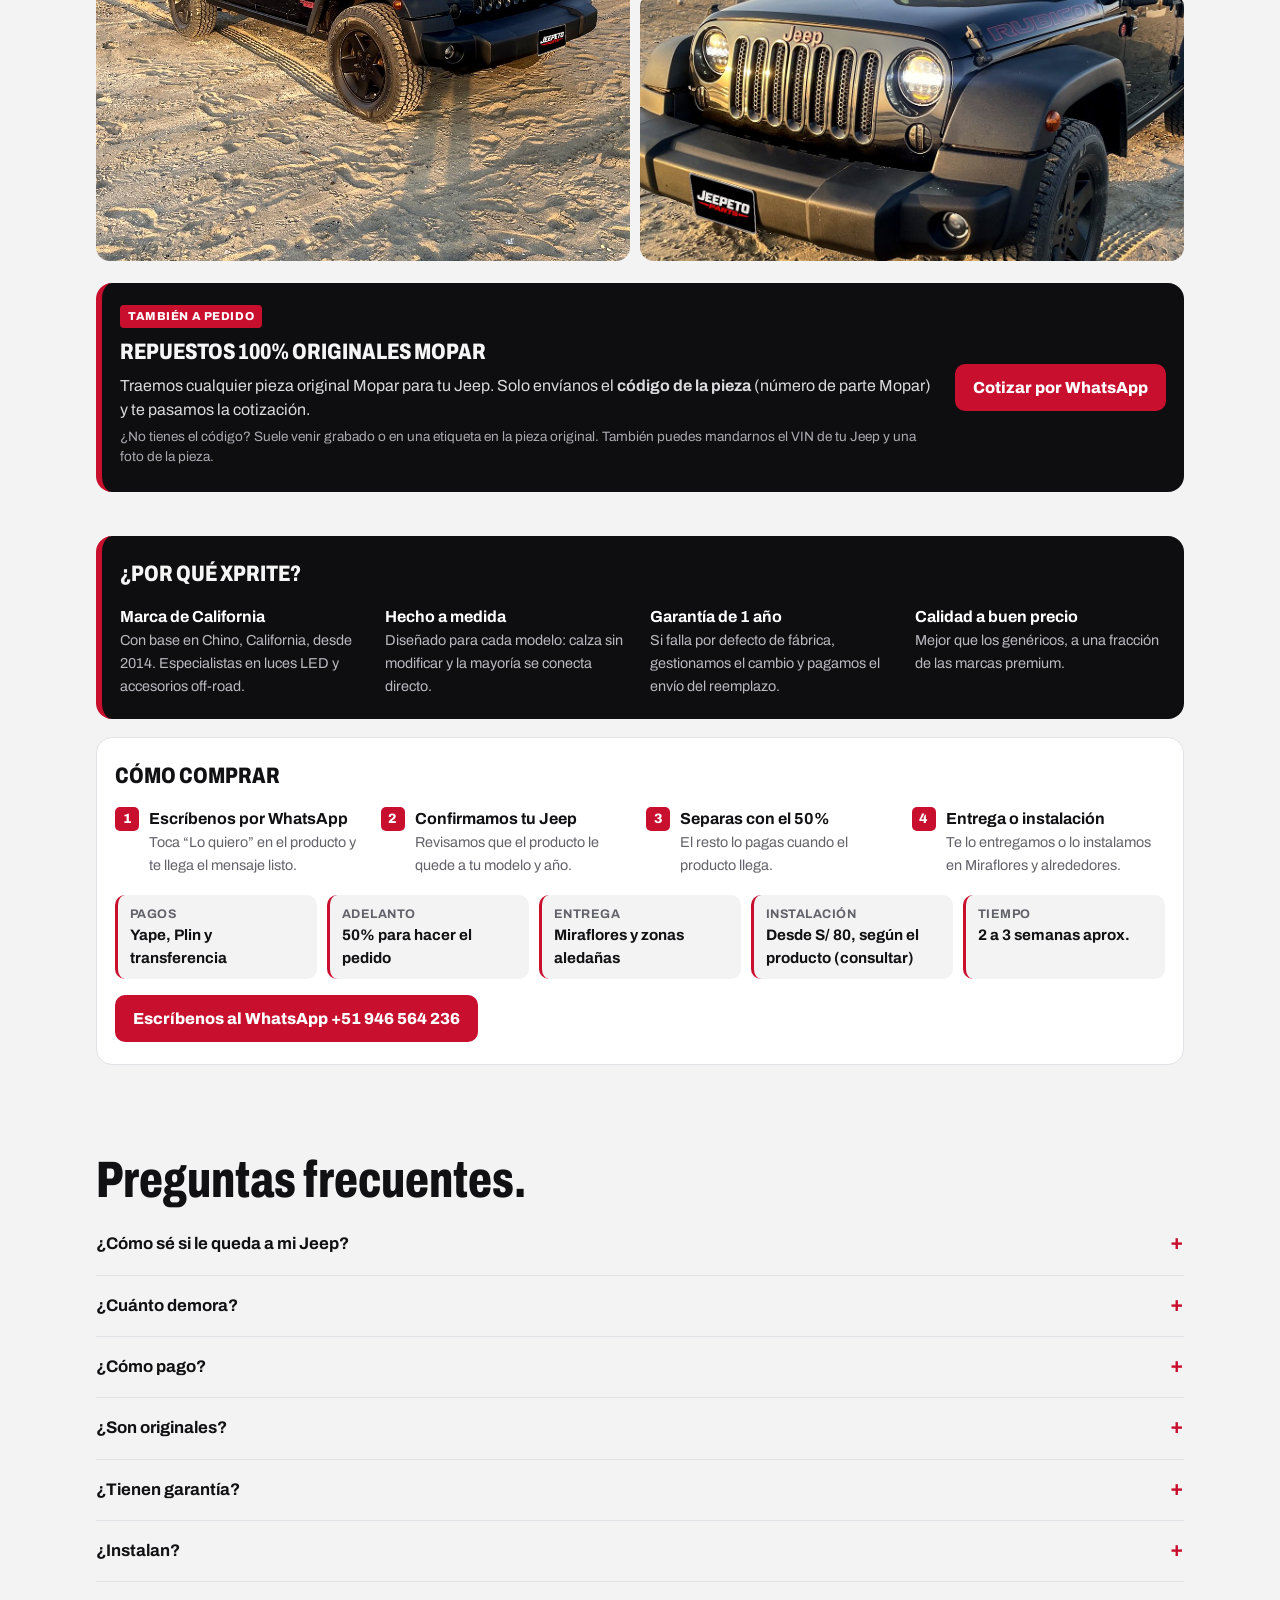
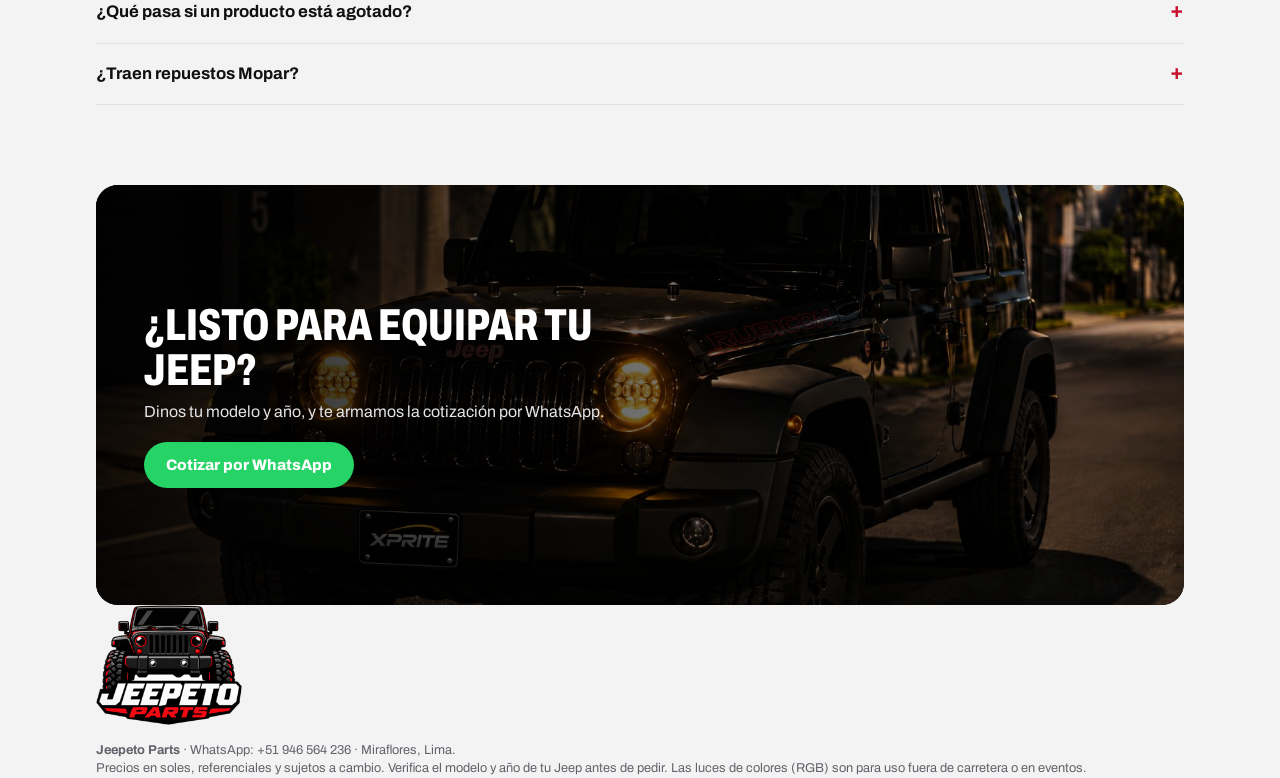
==== commit 90c36b94: "Elimina focos LED (R3 9005, 4S H11, 4S H7) y sus packs: Xprite los descontinuó" ====
--- a/index.html
+++ b/index.html
@@ -18,7 +18,7 @@
 <link rel="preconnect" href="https://fonts.googleapis.com">
 <link rel="preconnect" href="https://fonts.gstatic.com" crossorigin>
 <link href="https://fonts.googleapis.com/css2?family=Archivo:wdth,wght@62..125,400..800&display=swap" rel="stylesheet">
-<link rel="stylesheet" href="css/styles.css?v=202611170330">
+<link rel="stylesheet" href="css/styles.css?v=202611171114">
 </head>
 <body data-mode="files" data-page="inicio">
 <header class="top">
@@ -192,7 +192,7 @@
 <a class="fab" href="https://wa.me/51946564236" target="_blank" rel="noopener" aria-label="Escribir por WhatsApp">WhatsApp</a>
 <div class="toast" id="toast" role="status" aria-live="polite"></div>
 
-<script src="js/productos.js?v=202611170330"></script>
-<script src="js/app.js?v=202611170330"></script>
+<script src="js/productos.js?v=202611171114"></script>
+<script src="js/app.js?v=202611171114"></script>
 </body>
 </html>
